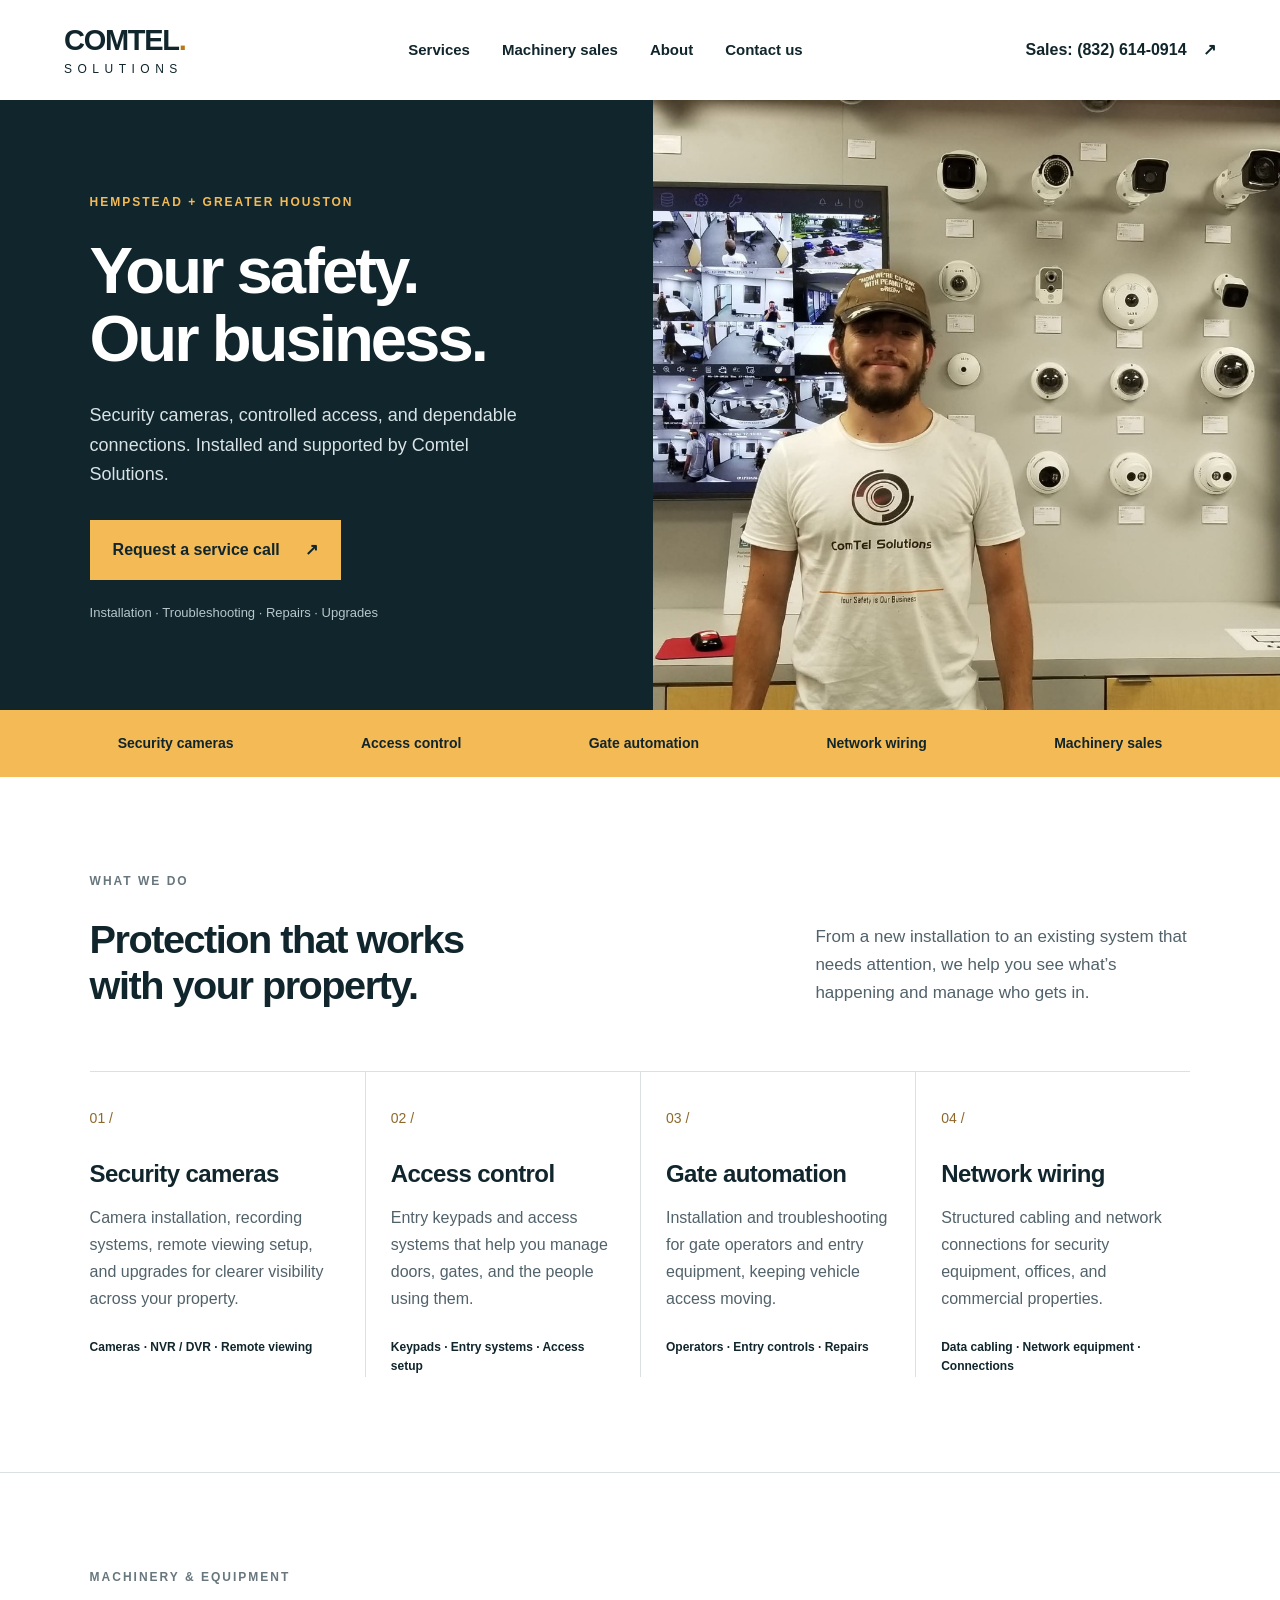
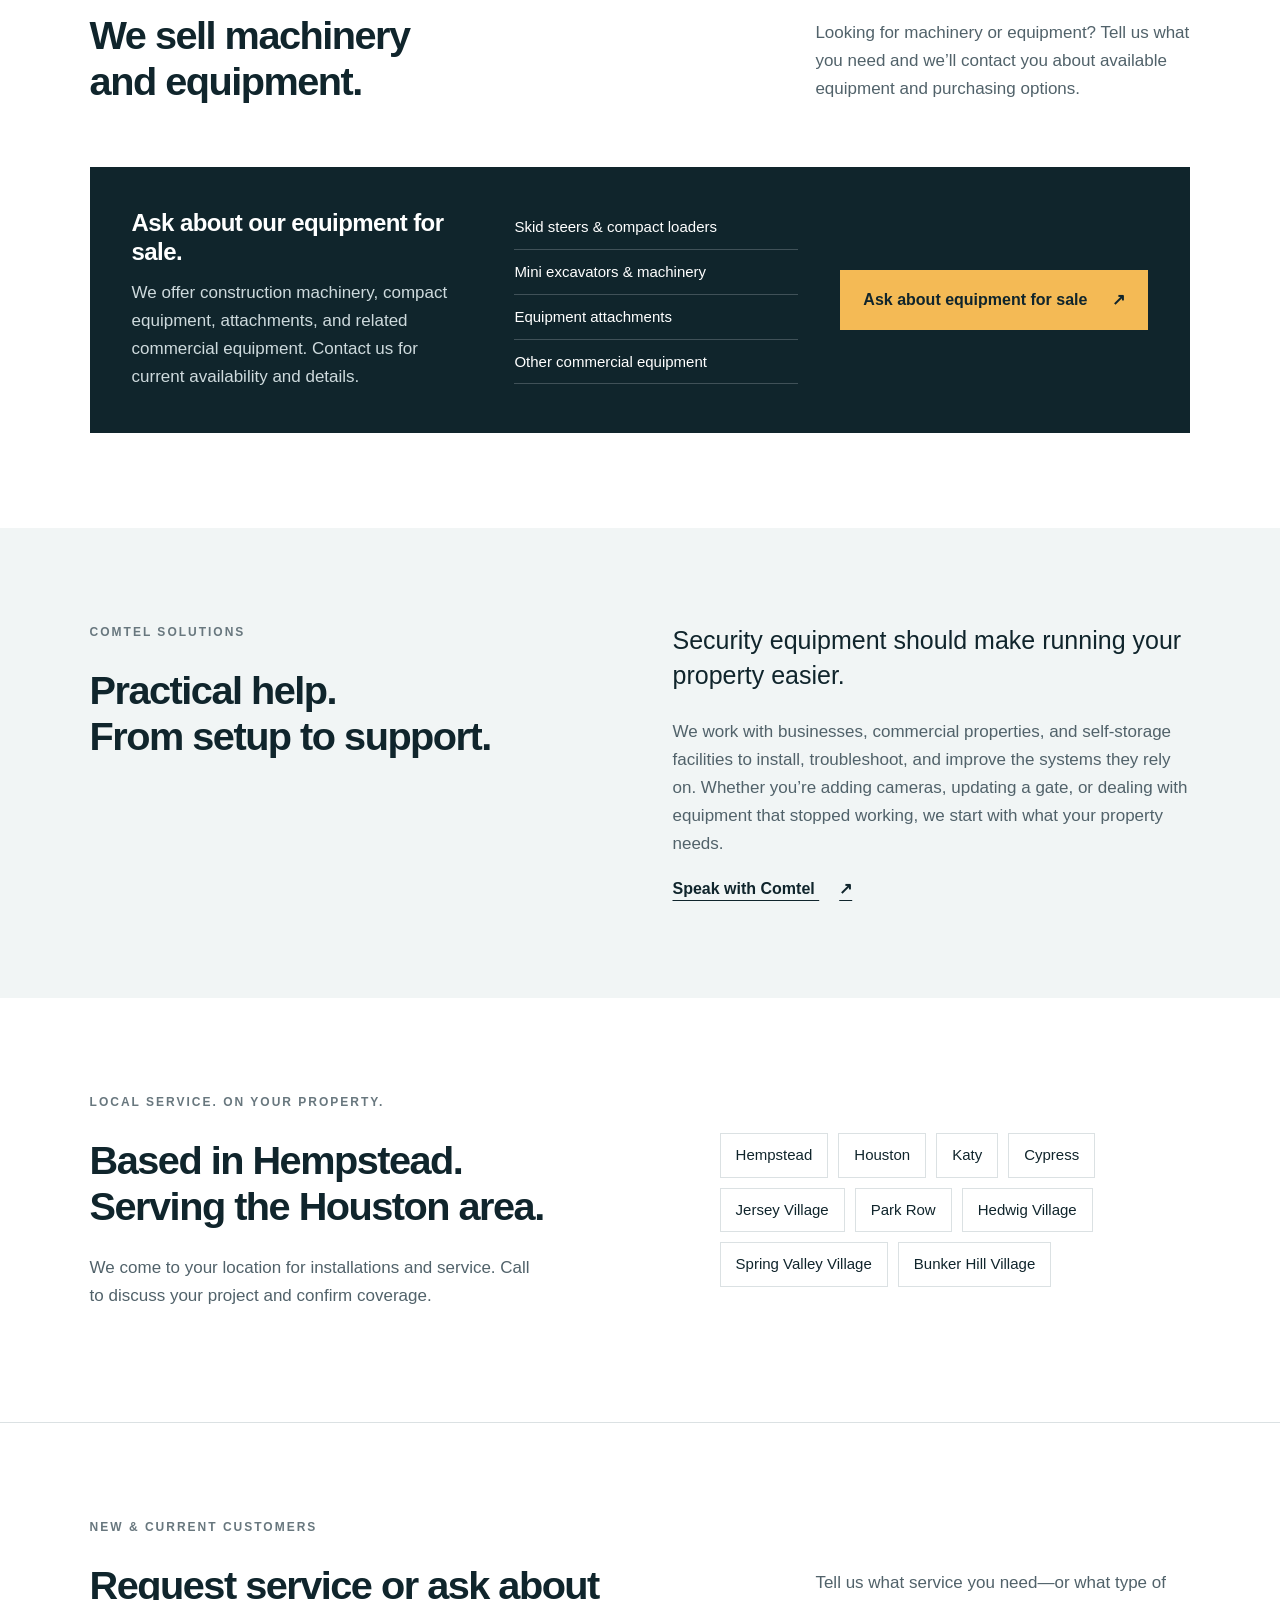
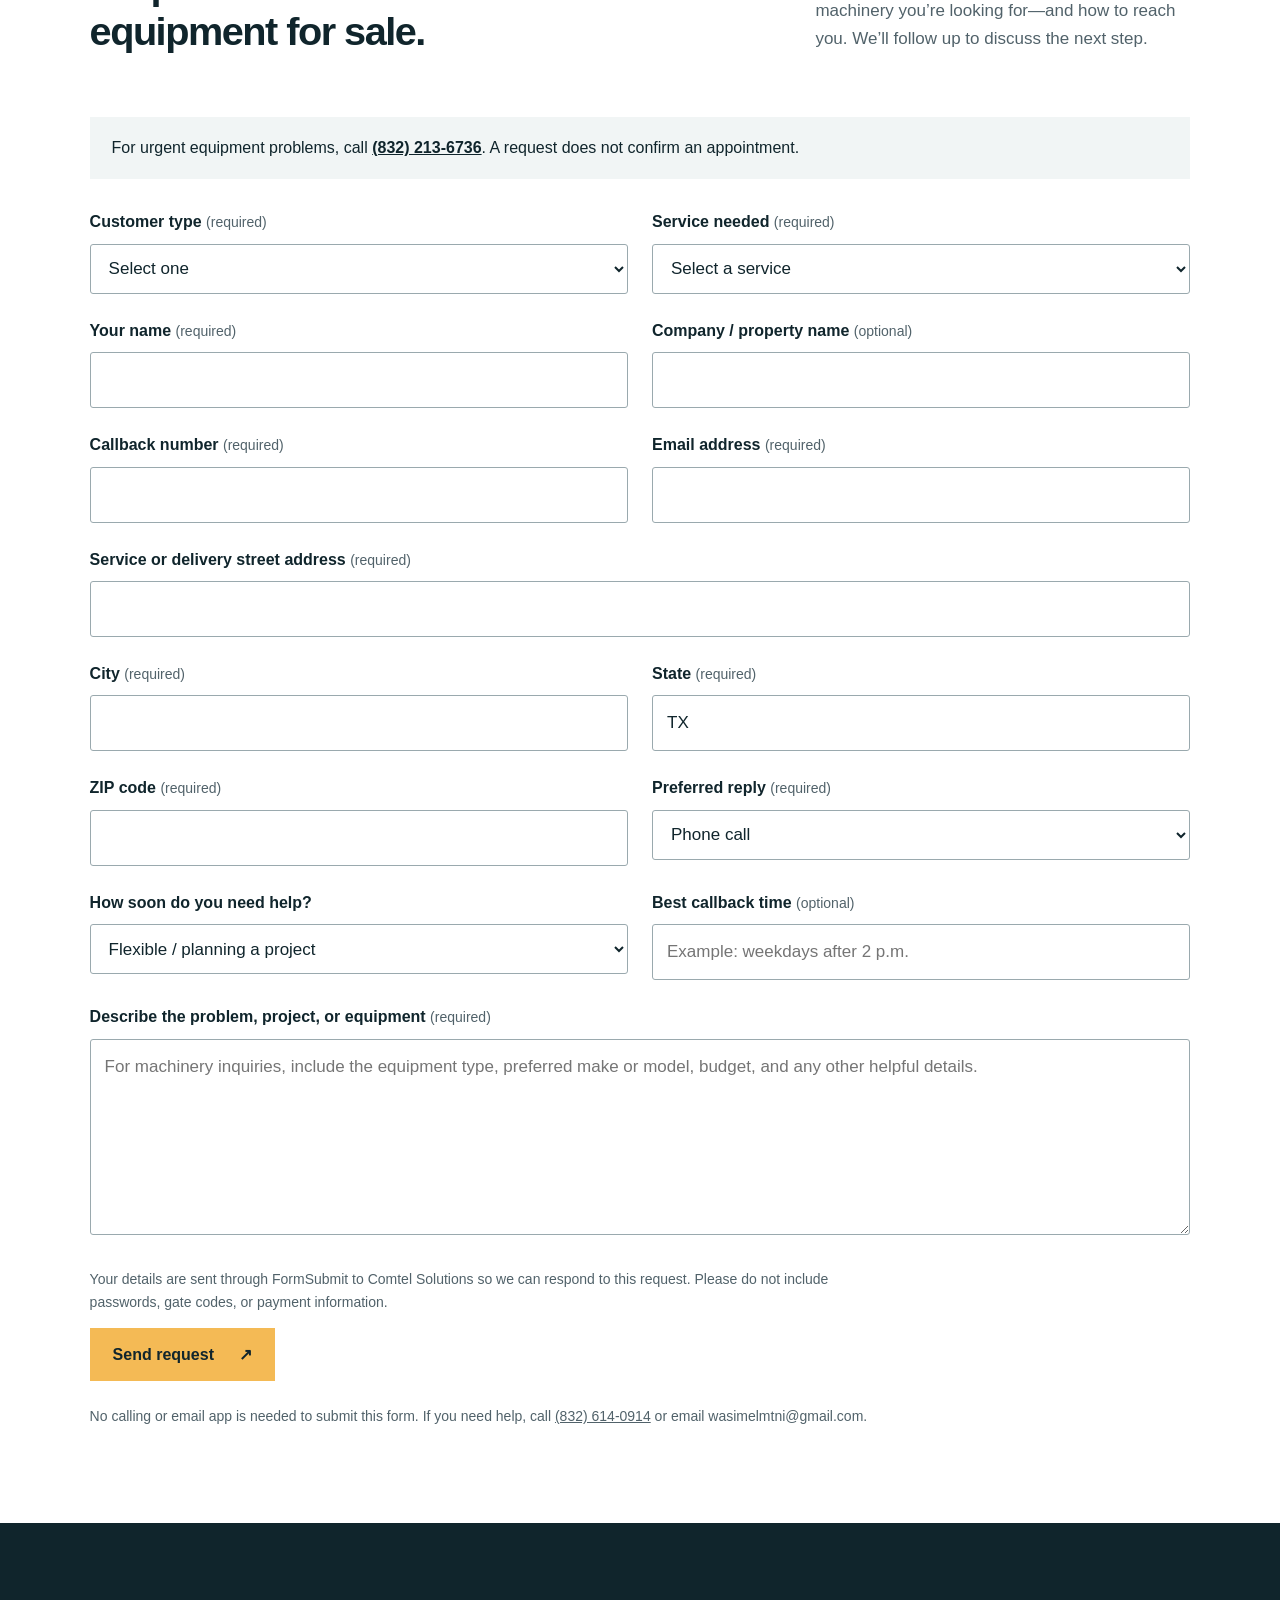
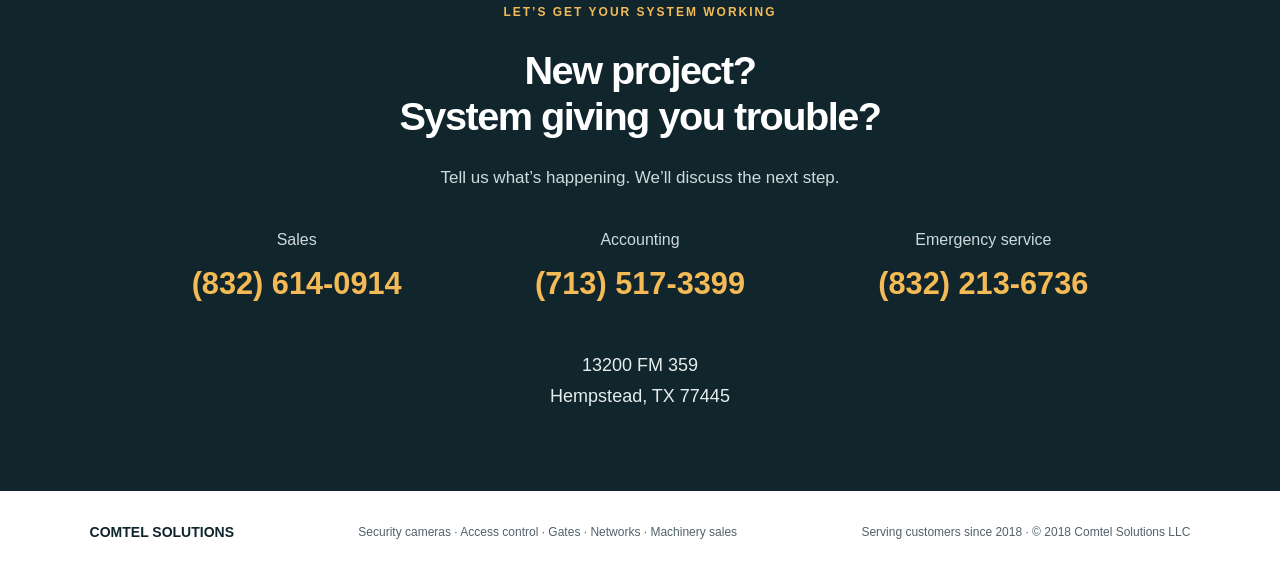
==== index.html @ 3ffeaf76 "Correct machinery section to equipment sales" ====
<!doctype html>
<html lang="en">
<head>
<meta charset="utf-8"><meta name="viewport" content="width=device-width, initial-scale=1">
<title>Comtel Solutions | Security Cameras & Access Control | Hempstead & Houston</title>
<meta name="description" content="Security camera installation, access control, gate automation, network wiring, and machinery sales in Hempstead and the Houston area. Call Comtel Solutions at (832) 614-0914.">
<meta name="theme-color" content="#10252c"><link rel="canonical" href="https://www.comtelsolutions.com/"><link rel="stylesheet" href="styles.css">
<meta property="og:title" content="Comtel Solutions — Your safety is our business."><meta property="og:description" content="Security cameras, access control, gate automation and network wiring. Serving Hempstead and the Houston area."><meta property="og:type" content="website"><meta property="og:url" content="https://www.comtelsolutions.com/">
<script type="application/ld+json">{"@context": "https://schema.org", "@type": "Organization", "name": "Comtel Solutions", "url": "https://www.comtelsolutions.com/", "telephone": "+18326140914", "areaServed": ["Hempstead, TX", "Houston, TX", "Katy, TX", "Cypress, TX", "Jersey Village, TX"], "description": "Security camera installation, access control, gate automation, network wiring, system repairs, and machinery and equipment sales.", "address": {"@type": "PostalAddress", "streetAddress": "13200 FM 359", "addressLocality": "Hempstead", "addressRegion": "TX", "postalCode": "77445", "addressCountry": "US"}, "contactPoint": [{"@type": "ContactPoint", "contactType": "sales", "telephone": "+18326140914"}, {"@type": "ContactPoint", "contactType": "accounting", "telephone": "+17135173399"}, {"@type": "ContactPoint", "contactType": "emergency service", "telephone": "+18322136736"}]}</script>
</head>
<body>
<a class="skip" href="#main">Skip to content</a>
<header class="header"><a class="brand" href="#" aria-label="Comtel Solutions home"><span class="brand-name">COMTEL<span class="brand-dot">.</span></span><span class="brand-sub">SOLUTIONS</span></a><nav aria-label="Main navigation"><a href="#services">Services</a><a href="#machinery-purchases">Machinery sales</a><a href="#about">About</a><a href="#service-call">Contact us</a></nav><a class="header-call" href="tel:+18326140914">Sales: (832) 614-0914 <span aria-hidden="true">↗</span></a></header>
<main id="main">
<section class="hero" aria-labelledby="hero-title"><div class="hero-photo"><img src="assets/comtel-company.jpg" alt="Comtel Solutions company photo with security cameras and surveillance displays" width="2048" height="995" fetchpriority="high"></div><div class="hero-copy"><p class="eyebrow">HEMPSTEAD + GREATER HOUSTON</p><h1 id="hero-title">Your safety.<br>Our business.</h1><p class="hero-description">Security cameras, controlled access, and dependable connections. Installed and supported by Comtel Solutions.</p><a class="button" href="#service-call">Request a service call <span aria-hidden="true">↗</span></a><p class="hero-note">Installation · Troubleshooting · Repairs · Upgrades</p></div></section>
<div class="service-strip" aria-label="Core services"><span>Security cameras</span><span>Access control</span><span>Gate automation</span><span>Network wiring</span><span>Machinery sales</span></div>
<section class="section services" id="services"><div class="section-heading"><div><p class="eyebrow">WHAT WE DO</p><h2>Protection that works<br>with your property.</h2></div><p>From a new installation to an existing system that needs attention, we help you see what’s happening and manage who gets in.</p></div><div class="service-grid">
<article><span class="number">01 /</span><h3>Security cameras</h3><p>Camera installation, recording systems, remote viewing setup, and upgrades for clearer visibility across your property.</p><span class="service-detail">Cameras · NVR / DVR · Remote viewing</span></article>
<article><span class="number">02 /</span><h3>Access control</h3><p>Entry keypads and access systems that help you manage doors, gates, and the people using them.</p><span class="service-detail">Keypads · Entry systems · Access setup</span></article>
<article><span class="number">03 /</span><h3>Gate automation</h3><p>Installation and troubleshooting for gate operators and entry equipment, keeping vehicle access moving.</p><span class="service-detail">Operators · Entry controls · Repairs</span></article>
<article><span class="number">04 /</span><h3>Network wiring</h3><p>Structured cabling and network connections for security equipment, offices, and commercial properties.</p><span class="service-detail">Data cabling · Network equipment · Connections</span></article>
</div></section>

<section class="section machinery-purchases" id="machinery-purchases" aria-labelledby="machinery-heading">
<div class="section-heading"><div><p class="eyebrow">MACHINERY &amp; EQUIPMENT</p><h2 id="machinery-heading">We sell machinery<br>and equipment.</h2></div><p>Looking for machinery or equipment? Tell us what you need and we’ll contact you about available equipment and purchasing options.</p></div>
<div class="purchase-panel">
<div><h3>Ask about our equipment for sale.</h3><p>We offer construction machinery, compact equipment, attachments, and related commercial equipment. Contact us for current availability and details.</p></div>
<ul class="purchase-list"><li>Skid steers &amp; compact loaders</li><li>Mini excavators &amp; machinery</li><li>Equipment attachments</li><li>Other commercial equipment</li></ul>
<a class="button" href="#service-call">Ask about equipment for sale <span aria-hidden="true">↗</span></a>
</div>
</section>
<section class="about section" id="about"><div><p class="eyebrow">COMTEL SOLUTIONS</p><h2>Practical help.<br>From setup to support.</h2></div><div class="about-copy"><p class="large-copy">Security equipment should make running your property easier.</p><p>We work with businesses, commercial properties, and self-storage facilities to install, troubleshoot, and improve the systems they rely on. Whether you’re adding cameras, updating a gate, or dealing with equipment that stopped working, we start with what your property needs.</p><a class="text-link" href="tel:+18326140914">Speak with Comtel <span aria-hidden="true">↗</span></a></div></section>
<section class="section areas" id="areas"><div><p class="eyebrow">LOCAL SERVICE. ON YOUR PROPERTY.</p><h2>Based in Hempstead.<br>Serving the Houston area.</h2><p>We come to your location for installations and service. Call to discuss your project and confirm coverage.</p></div><ul class="area-list"><li>Hempstead</li><li>Houston</li><li>Katy</li><li>Cypress</li><li>Jersey Village</li><li>Park Row</li><li>Hedwig Village</li><li>Spring Valley Village</li><li>Bunker Hill Village</li></ul></section>
<section class="section service-request" id="service-call" aria-labelledby="request-heading">
<div class="section-heading"><div><p class="eyebrow">NEW &amp; CURRENT CUSTOMERS</p><h2 id="request-heading">Request service or ask about equipment for sale.</h2></div><p>Tell us what service you need—or what type of machinery you’re looking for—and how to reach you. We’ll follow up to discuss the next step.</p></div>
<p class="request-note">For urgent equipment problems, call <a href="tel:+18322136736">(832) 213-6736</a>. A request does not confirm an appointment.</p>
<form action="https://formsubmit.co/wasimelmtni@gmail.com" method="POST" class="request-form">
<input type="hidden" name="_subject" value="Comtel Solutions — New website inquiry">
<input type="hidden" name="_template" value="table">
<input type="hidden" name="_next" value="https://www.comtelsolutions.com/thank-you.html">
<div class="form-grid">
<div class="field"><label for="customer-type">Customer type <span>(required)</span></label><select id="customer-type" name="Customer type" required><option value="">Select one</option><option>New customer</option><option>Current customer</option></select></div>
<div class="field"><label for="service-type">Service needed <span>(required)</span></label><select id="service-type" name="Service needed" required><option value="">Select a service</option><option>Security cameras / recording system</option><option>Access control / keypads</option><option>Gate operator / automation</option><option>Network / wiring</option><option>New installation / quote</option><option>Machinery / equipment sales inquiry</option><option>Other / not sure</option></select></div>
<div class="field"><label for="customer-name">Your name <span>(required)</span></label><input id="customer-name" name="name" autocomplete="name" maxlength="150" required></div>
<div class="field"><label for="company">Company / property name <span>(optional)</span></label><input id="company" name="Company or property" autocomplete="organization" maxlength="200"></div>
<div class="field"><label for="phone">Callback number <span>(required)</span></label><input id="phone" type="tel" name="Callback number" autocomplete="tel" maxlength="40" required></div>
<div class="field"><label for="email">Email address <span>(required)</span></label><input id="email" type="email" name="email" autocomplete="email" maxlength="254" required></div>
<div class="field full"><label for="address">Service or delivery street address <span>(required)</span></label><input id="address" name="Service or delivery street address" autocomplete="street-address" maxlength="250" required></div>
<div class="field"><label for="city">City <span>(required)</span></label><input id="city" name="City" autocomplete="address-level2" maxlength="100" required></div>
<div class="field"><label for="state">State <span>(required)</span></label><input id="state" name="State" autocomplete="address-level1" value="TX" maxlength="60" required></div>
<div class="field"><label for="zip">ZIP code <span>(required)</span></label><input id="zip" name="ZIP code" autocomplete="postal-code" inputmode="numeric" pattern="[0-9]{5}(-[0-9]{4})?" title="Enter a five-digit ZIP code, optionally followed by four more digits." maxlength="10" required></div>
<div class="field"><label for="contact-method">Preferred reply <span>(required)</span></label><select id="contact-method" name="Preferred reply" required><option>Phone call</option><option>Email</option></select></div>
<div class="field"><label for="timing">How soon do you need help?</label><select id="timing" name="Requested timing"><option>Flexible / planning a project</option><option>As soon as available</option><option>Urgent — I will also call</option></select></div>
<div class="field"><label for="availability">Best callback time <span>(optional)</span></label><input id="availability" name="Best callback time" placeholder="Example: weekdays after 2 p.m." maxlength="200"></div>
<div class="field full"><label for="description">Describe the problem, project, or equipment <span>(required)</span></label><textarea id="description" name="Description" rows="6" maxlength="5000" placeholder="For machinery inquiries, include the equipment type, preferred make or model, budget, and any other helpful details." required></textarea></div>
</div>
<p class="form-notice">Your details are sent through FormSubmit to Comtel Solutions so we can respond to this request. Please do not include passwords, gate codes, or payment information.</p>
<div id="request-status" role="status" aria-live="polite" aria-atomic="true"></div>
<button class="button" type="submit">Send request <span aria-hidden="true">↗</span></button>
<p class="form-help">No calling or email app is needed to submit this form. If you need help, call <a href="tel:+18326140914">(832) 614-0914</a> or email wasimelmtni@gmail.com.</p>
</form></section>
<section class="contact" id="contact"><p class="eyebrow">LET’S GET YOUR SYSTEM WORKING</p><h2>New project?<br>System giving you trouble?</h2><p>Tell us what’s happening. We’ll discuss the next step.</p><div class="contact-grid"><div><h3>Sales</h3><a href="tel:+18326140914">(832) 614-0914</a></div><div><h3>Accounting</h3><a href="tel:+17135173399">(713) 517-3399</a></div><div><h3>Emergency service</h3><a href="tel:+18322136736">(832) 213-6736</a></div></div><address class="business-address">13200 FM 359<br>Hempstead, TX 77445</address></section>
</main>
<footer><a class="footer-brand" href="#">COMTEL SOLUTIONS</a><p>Security cameras · Access control · Gates · Networks · Machinery sales</p><small>Serving customers since 2018 · © 2018 Comtel Solutions LLC</small></footer>
<script src="service-request.js" defer></script>
</body></html>
---- styles.css ----
:root{--ink:#10252c;--muted:#51626a;--accent:#f4ba55;--paper:#fff;--line:#dbe1e3;--pale:#f1f5f5}*{box-sizing:border-box}html{scroll-behavior:smooth;scroll-padding-top:30px}body{margin:0;background:var(--paper);color:var(--ink);font-family:Arial,Helvetica,sans-serif;font-size:17px;line-height:1.65}a{color:inherit}a:focus-visible{outline:3px solid #c77d00;outline-offset:6px}.skip{position:absolute;left:20px;top:-100px;z-index:5;background:white;padding:12px}.skip:focus{top:10px}.header{min-height:100px;max-width:1440px;margin:auto;padding:20px 5%;display:flex;align-items:center;justify-content:space-between;gap:28px}.brand{text-decoration:none;display:grid;line-height:1}.brand-name{font-size:29px;font-weight:900;letter-spacing:-1.3px}.brand-dot{color:#b97813}.brand-sub{font-size:12px;letter-spacing:5.5px;margin-top:8px}.header nav{display:flex;gap:32px;font-size:15px;font-weight:600}.header nav a{text-decoration:none}.header nav a:hover,.text-link:hover{text-decoration:underline}.header-call{font-size:16px;font-weight:700;text-decoration:none}.header-call span{margin-left:12px}.hero{display:grid;grid-template-columns:1.04fr 1fr;background:var(--ink);color:white;min-height:610px}.hero-photo{order:2;min-width:0;overflow:hidden}.hero-photo img{width:100%;height:100%;object-fit:cover;object-position:36% center;display:block}.hero-copy{padding:72px max(40px,9vw) 65px max(30px,7vw);align-self:center}.eyebrow{font-size:12px;font-weight:700;letter-spacing:2px;margin:0 0 24px}.hero .eyebrow{color:var(--accent)}h1,h2,h3,p{margin-top:0}h1{font-size:clamp(48px,5.1vw,76px);line-height:1.04;letter-spacing:-3px;margin-bottom:28px}h2{font-size:clamp(32px,3.1vw,46px);letter-spacing:-1.5px;line-height:1.16;margin-bottom:25px}h3{font-size:24px;letter-spacing:-.6px;line-height:1.2;margin-bottom:15px}.hero-description{color:#d9e3e5;max-width:440px;font-size:18px;line-height:1.65;margin-bottom:30px}.button{display:inline-flex;gap:25px;align-items:center;background:var(--accent);color:var(--ink);padding:17px 23px;text-decoration:none;font-weight:700;font-size:16px}.button:hover{background:#ffcb77}.hero-note{font-size:13px;color:#b8c7cb;margin:22px 0 0}.service-strip{background:var(--accent);display:flex;justify-content:space-around;gap:20px;padding:22px 5%;font-size:14px;font-weight:700}.section{padding:95px 7%;max-width:1440px;margin:auto}.section-heading{display:flex;justify-content:space-between;align-items:end;gap:50px;margin-bottom:38px}.section-heading>p{max-width:375px;color:var(--muted);margin-bottom:26px}.section .eyebrow{color:#68777e}.service-grid{display:grid;grid-template-columns:repeat(4,1fr);border-top:1px solid var(--line)}.service-grid article{padding:35px 25px 0 0}.service-grid article+article{border-left:1px solid var(--line);padding-left:25px}.number{font-size:14px;color:#8d682a;display:block;margin-bottom:30px}.service-grid p{color:var(--muted);font-size:16px;line-height:1.7}.service-detail{display:block;font-size:12px;font-weight:700;margin-top:25px}.about{background:var(--pale);display:grid;grid-template-columns:1fr 1fr;gap:65px;max-width:none;padding-left:max(7%,calc((100vw - 1238px)/2));padding-right:max(7%,calc((100vw - 1238px)/2))}.about-copy p{color:var(--muted)}.about-copy .large-copy{font-size:25px;color:var(--ink);line-height:1.4}.text-link{font-size:16px;font-weight:700;text-underline-offset:6px}.text-link span{margin-left:20px}.areas{display:grid;grid-template-columns:1.2fr 1fr;gap:65px;align-items:center}.areas p:not(.eyebrow){max-width:450px;color:var(--muted)}.area-list{list-style:none;padding:0;display:flex;flex-wrap:wrap;gap:10px}.area-list li{border:1px solid var(--line);padding:9px 15px;font-size:15px}.contact{background:var(--ink);color:white;text-align:center;padding:80px 25px}.contact .eyebrow{color:var(--accent)}.contact>p:not(.eyebrow){color:#cedadd}.contact-phone{display:inline-block;font-size:clamp(25px,4vw,45px);font-weight:700;color:var(--accent);text-decoration:none;letter-spacing:-1px}.contact-phone:hover{text-decoration:underline}footer{padding:30px 7%;display:flex;align-items:center;justify-content:space-between;gap:25px}footer p,footer small{font-size:12px;color:var(--muted);margin:0}.footer-brand{font-size:14px;font-weight:800;text-decoration:none}
@media(min-width:1600px){.hero{min-height:700px}}@media(max-width:1000px){.header nav{gap:18px}.hero-copy{padding:55px 35px}.hero{min-height:570px}.service-grid{grid-template-columns:1fr 1fr;row-gap:30px}.service-grid article:nth-child(3){border-left:0;padding-left:0}.section{padding:65px 6%}.section-heading{align-items:start;gap:30px}.about,.areas{gap:35px}footer{flex-wrap:wrap}}@media(max-width:650px){.header{padding:18px 6%;min-height:85px;gap:12px}.brand-name{font-size:25px}.brand-sub{font-size:10px}.header nav{display:none}.header-call{font-size:14px}.header-call span{display:none}.hero{display:flex;flex-direction:column}.hero-photo{order:0;height:290px}.hero-photo img{object-position:center center}.hero-copy{padding:38px 6% 40px}h1{font-size:51px;letter-spacing:-2px}.hero-description{font-size:17px}.hero .eyebrow{font-size:11px;letter-spacing:1.7px}.hero-note{font-size:12px}.service-strip{display:grid;grid-template-columns:1fr 1fr;text-align:center;gap:10px;font-size:13px;padding:18px}.section-heading,.about,.areas{display:block}.section-heading>p{max-width:none}.section{padding:52px 6%}.service-grid{gap:0}.service-grid article{padding:27px 16px 25px 0}.service-grid article+article{padding-left:16px}.service-grid article:nth-child(3){padding-left:0}.service-grid article:nth-child(n+3){border-top:1px solid var(--line)}h3{font-size:21px}.service-grid p{font-size:16px}.service-detail{font-size:12px}.number{margin-bottom:20px}.about-copy{margin-top:30px}.area-list{margin-top:30px}.contact{padding:55px 6%}footer{display:block;padding:25px 6%}footer p{margin:10px 0}h2{font-size:33px}.eyebrow{margin-bottom:18px}}
@media(prefers-reduced-motion:reduce){html{scroll-behavior:auto}}

.contact-grid{display:grid;grid-template-columns:repeat(3,1fr);gap:30px;max-width:1000px;margin:38px auto}.contact-grid h3{font-size:16px;color:#cedadd;font-weight:400;margin-bottom:10px;letter-spacing:0}.contact-grid a{font-size:clamp(21px,2.4vw,32px);font-weight:700;color:var(--accent);text-decoration:none;white-space:nowrap}.contact-grid a:hover{text-decoration:underline}.business-address{font-style:normal;color:#e5eded;font-size:18px;line-height:1.7;margin-top:40px}@media(max-width:700px){.contact-grid{grid-template-columns:1fr;gap:28px}.contact-grid a{font-size:27px}.header-call{font-size:12px}}

.service-request{border-top:1px solid var(--line)}.request-note{background:var(--pale);padding:18px 22px;margin:0 0 30px;font-size:16px}.request-note a{font-weight:700}.form-grid{display:grid;grid-template-columns:1fr 1fr;gap:24px}.field{min-width:0}.field.full{grid-column:1/-1}.field label{display:block;font-size:16px;font-weight:700;margin-bottom:8px}.field label span{font-size:14px;font-weight:400;color:var(--muted)}.field input,.field select,.field textarea{width:100%;border:1px solid #9aa9ae;border-radius:3px;padding:13px 14px;font:inherit;background:white;color:var(--ink);min-height:50px}.field textarea{resize:vertical}.field input:focus,.field select:focus,.field textarea:focus{outline:3px solid #b77b1c;outline-offset:2px}.request-form .button{border:0;cursor:pointer;font-family:inherit}.request-form .button:focus-visible{outline:3px solid #b77b1c;outline-offset:4px}.form-notice,.form-help{font-size:14px;color:var(--muted);max-width:800px;margin-top:24px}.form-help{margin-bottom:0}.thank-you{min-height:70vh;max-width:850px;margin:auto;padding:80px 7%}.thank-you h1{font-size:clamp(38px,6vw,60px)}@media(max-width:650px){.form-grid{grid-template-columns:1fr;gap:20px}.request-form .button{width:100%;justify-content:center}}

#request-status:not(:empty){padding:18px;margin:22px 0;border:1px solid #9aa9ae;background:var(--pale);font-size:16px}#request-status[data-state="error"]{background:#fff4ea;border-color:#b05d1d;color:#6e310b}#request-status[data-state="success"]{background:#edf8f1;border-color:#44805e;color:#204b32}.request-form button:disabled{cursor:wait;opacity:.7}


.machinery-purchases{border-top:1px solid var(--line)}.purchase-panel{background:var(--ink);color:white;padding:42px;display:grid;grid-template-columns:1.2fr 1fr auto;gap:42px;align-items:center}.purchase-panel h3{margin-bottom:12px}.purchase-panel p{color:#cedadd;margin:0;max-width:470px}.purchase-list{list-style:none;padding:0;margin:0;display:grid;gap:10px}.purchase-list li{border-bottom:1px solid #405158;padding:0 0 9px;font-size:15px}.purchase-panel .button{white-space:nowrap}@media(max-width:1000px){.purchase-panel{grid-template-columns:1fr 1fr}.purchase-panel .button{justify-self:start}}@media(max-width:650px){.service-strip{grid-template-columns:1fr 1fr}.service-strip span:last-child{grid-column:1/-1}.purchase-panel{display:block;padding:30px 24px}.purchase-list{margin:25px 0}.purchase-panel .button{white-space:normal;width:100%;justify-content:space-between}}
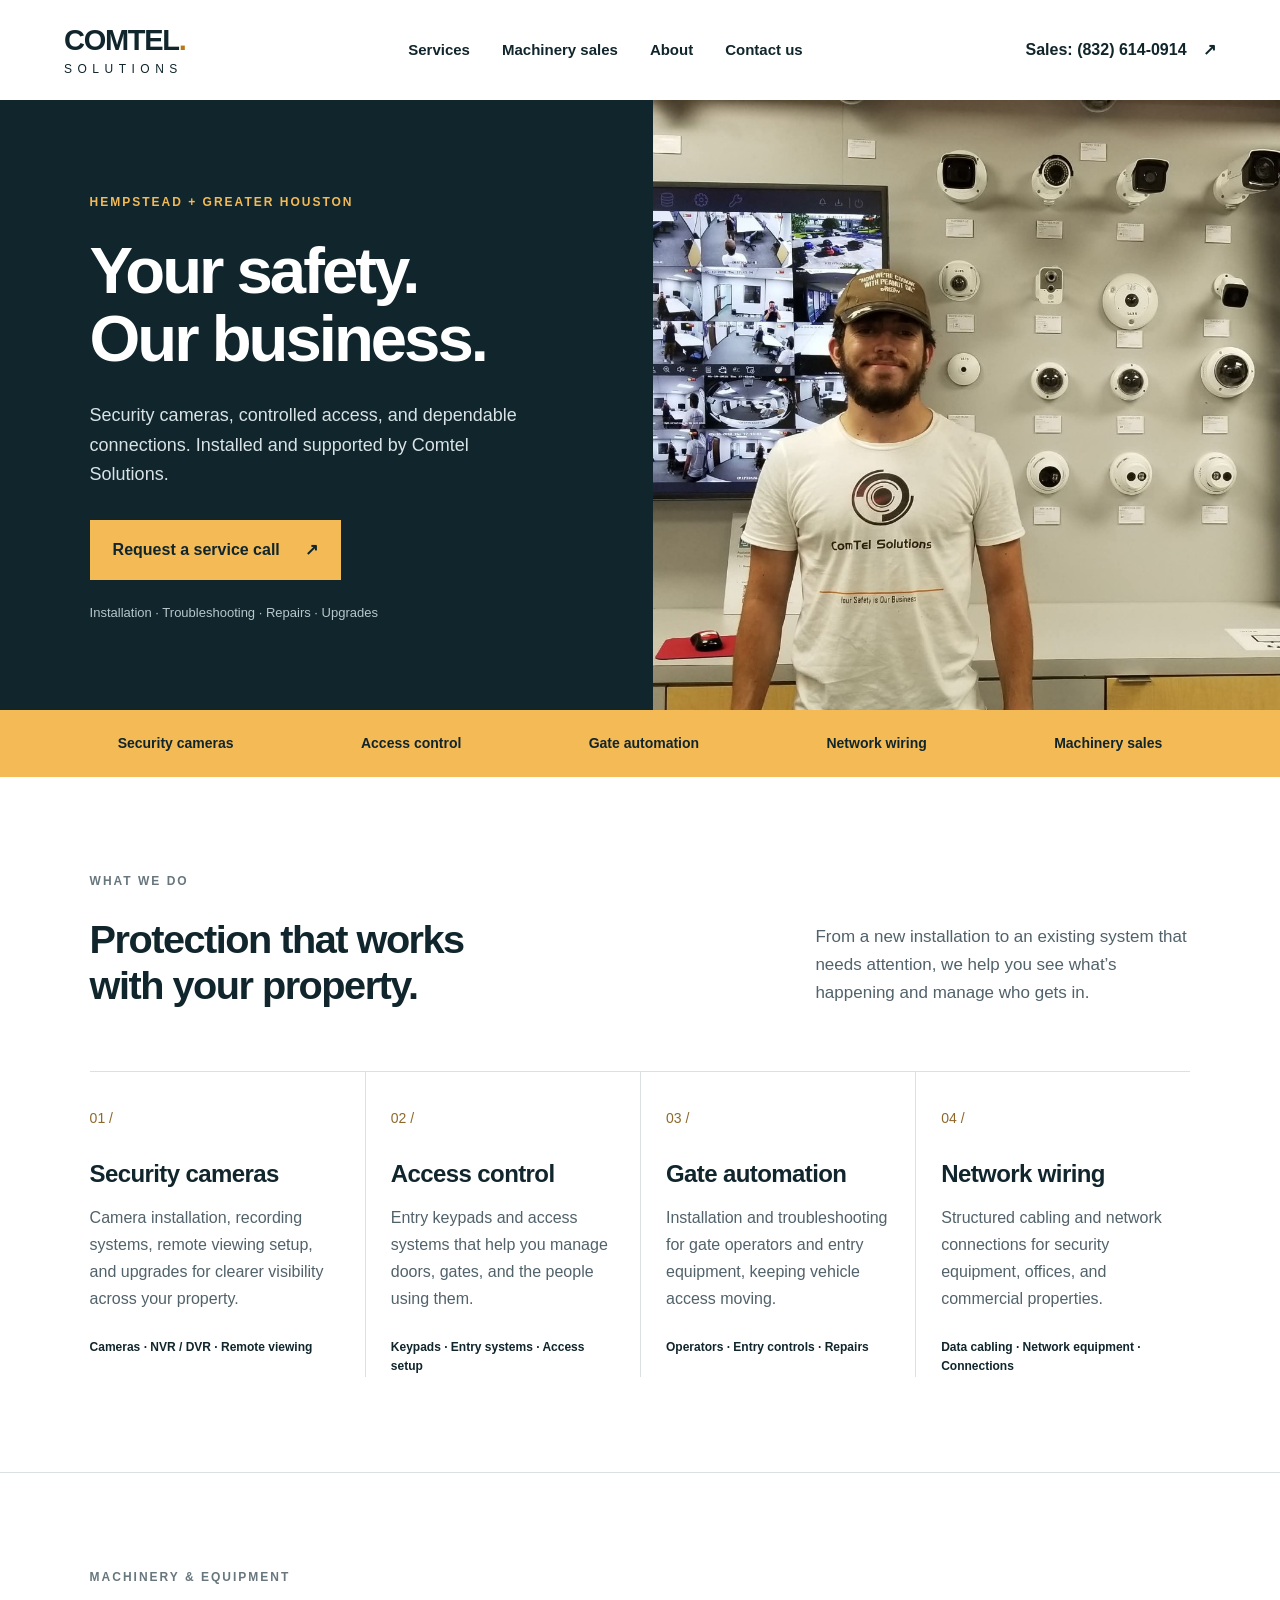
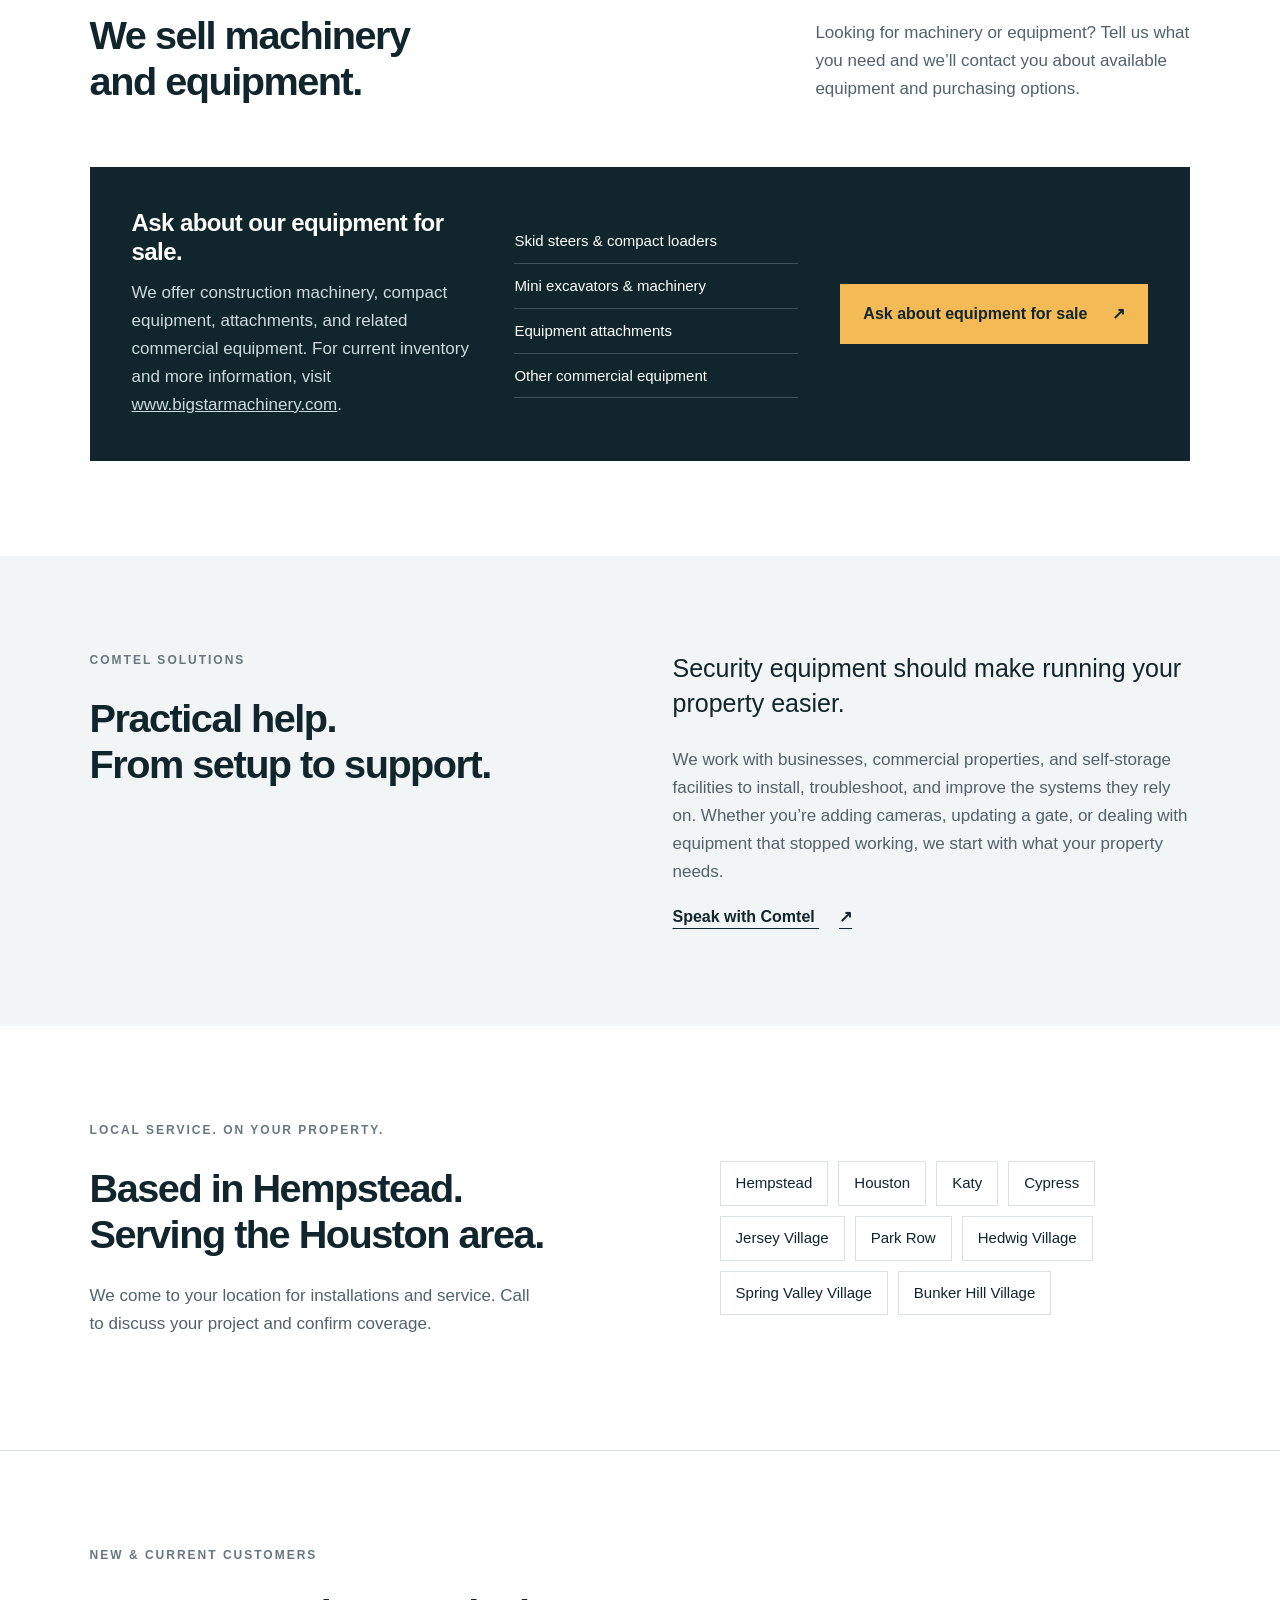
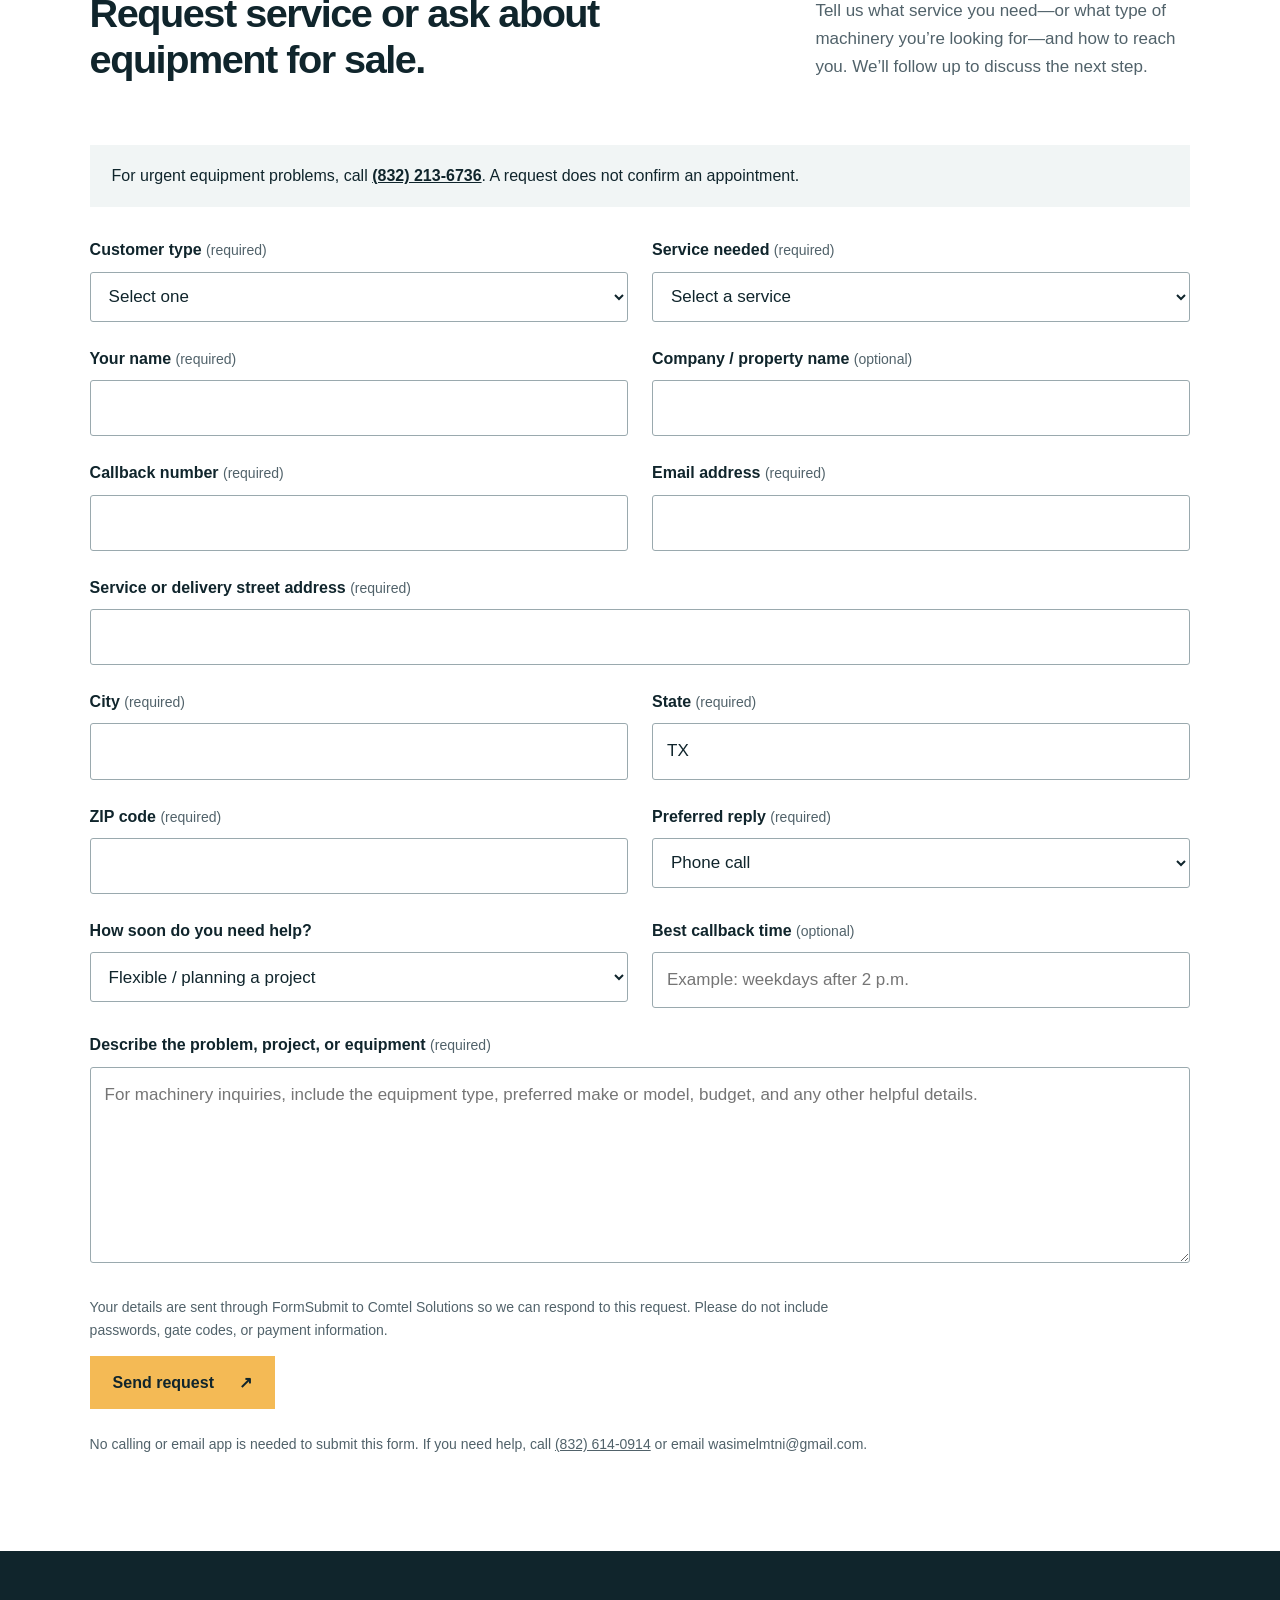
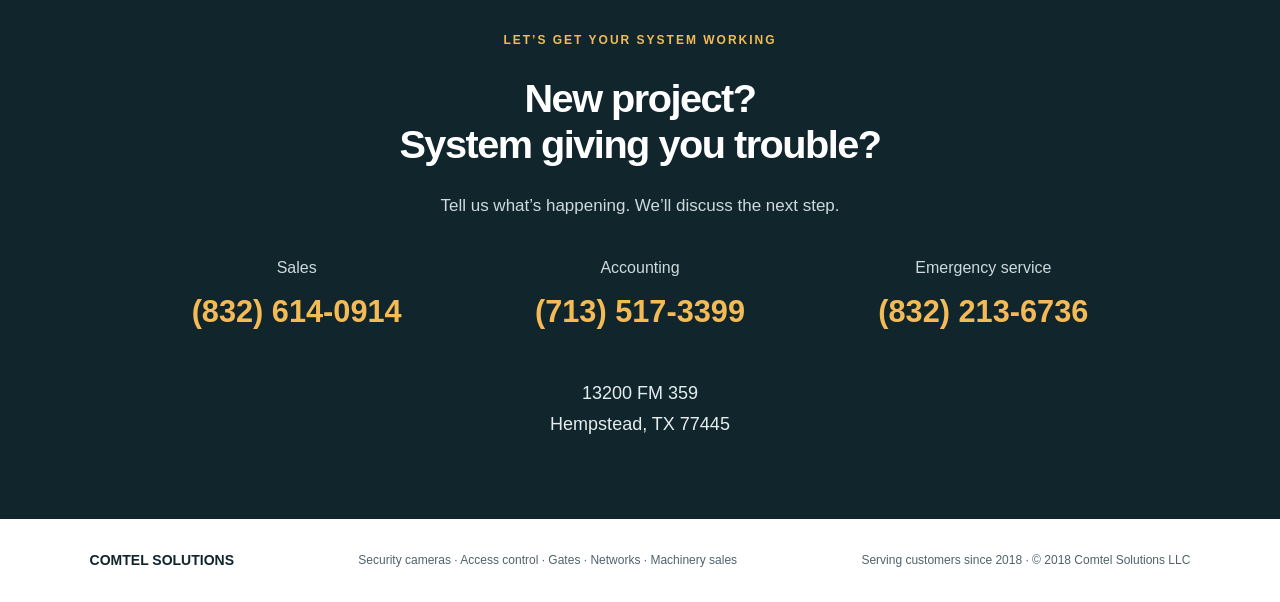
==== commit 8987798a: "Link machinery sales section to Big Star Machinery" ====
--- a/index.html
+++ b/index.html
@@ -24,7 +24,7 @@
 <section class="section machinery-purchases" id="machinery-purchases" aria-labelledby="machinery-heading">
 <div class="section-heading"><div><p class="eyebrow">MACHINERY &amp; EQUIPMENT</p><h2 id="machinery-heading">We sell machinery<br>and equipment.</h2></div><p>Looking for machinery or equipment? Tell us what you need and we’ll contact you about available equipment and purchasing options.</p></div>
 <div class="purchase-panel">
-<div><h3>Ask about our equipment for sale.</h3><p>We offer construction machinery, compact equipment, attachments, and related commercial equipment. Contact us for current availability and details.</p></div>
+<div><h3>Ask about our equipment for sale.</h3><p>We offer construction machinery, compact equipment, attachments, and related commercial equipment. For current inventory and more information, visit <a class="equipment-site-link" href="https://www.bigstarmachinery.com/" target="_blank" rel="noopener noreferrer">www.bigstarmachinery.com</a>.</p></div>
 <ul class="purchase-list"><li>Skid steers &amp; compact loaders</li><li>Mini excavators &amp; machinery</li><li>Equipment attachments</li><li>Other commercial equipment</li></ul>
 <a class="button" href="#service-call">Ask about equipment for sale <span aria-hidden="true">↗</span></a>
 </div>
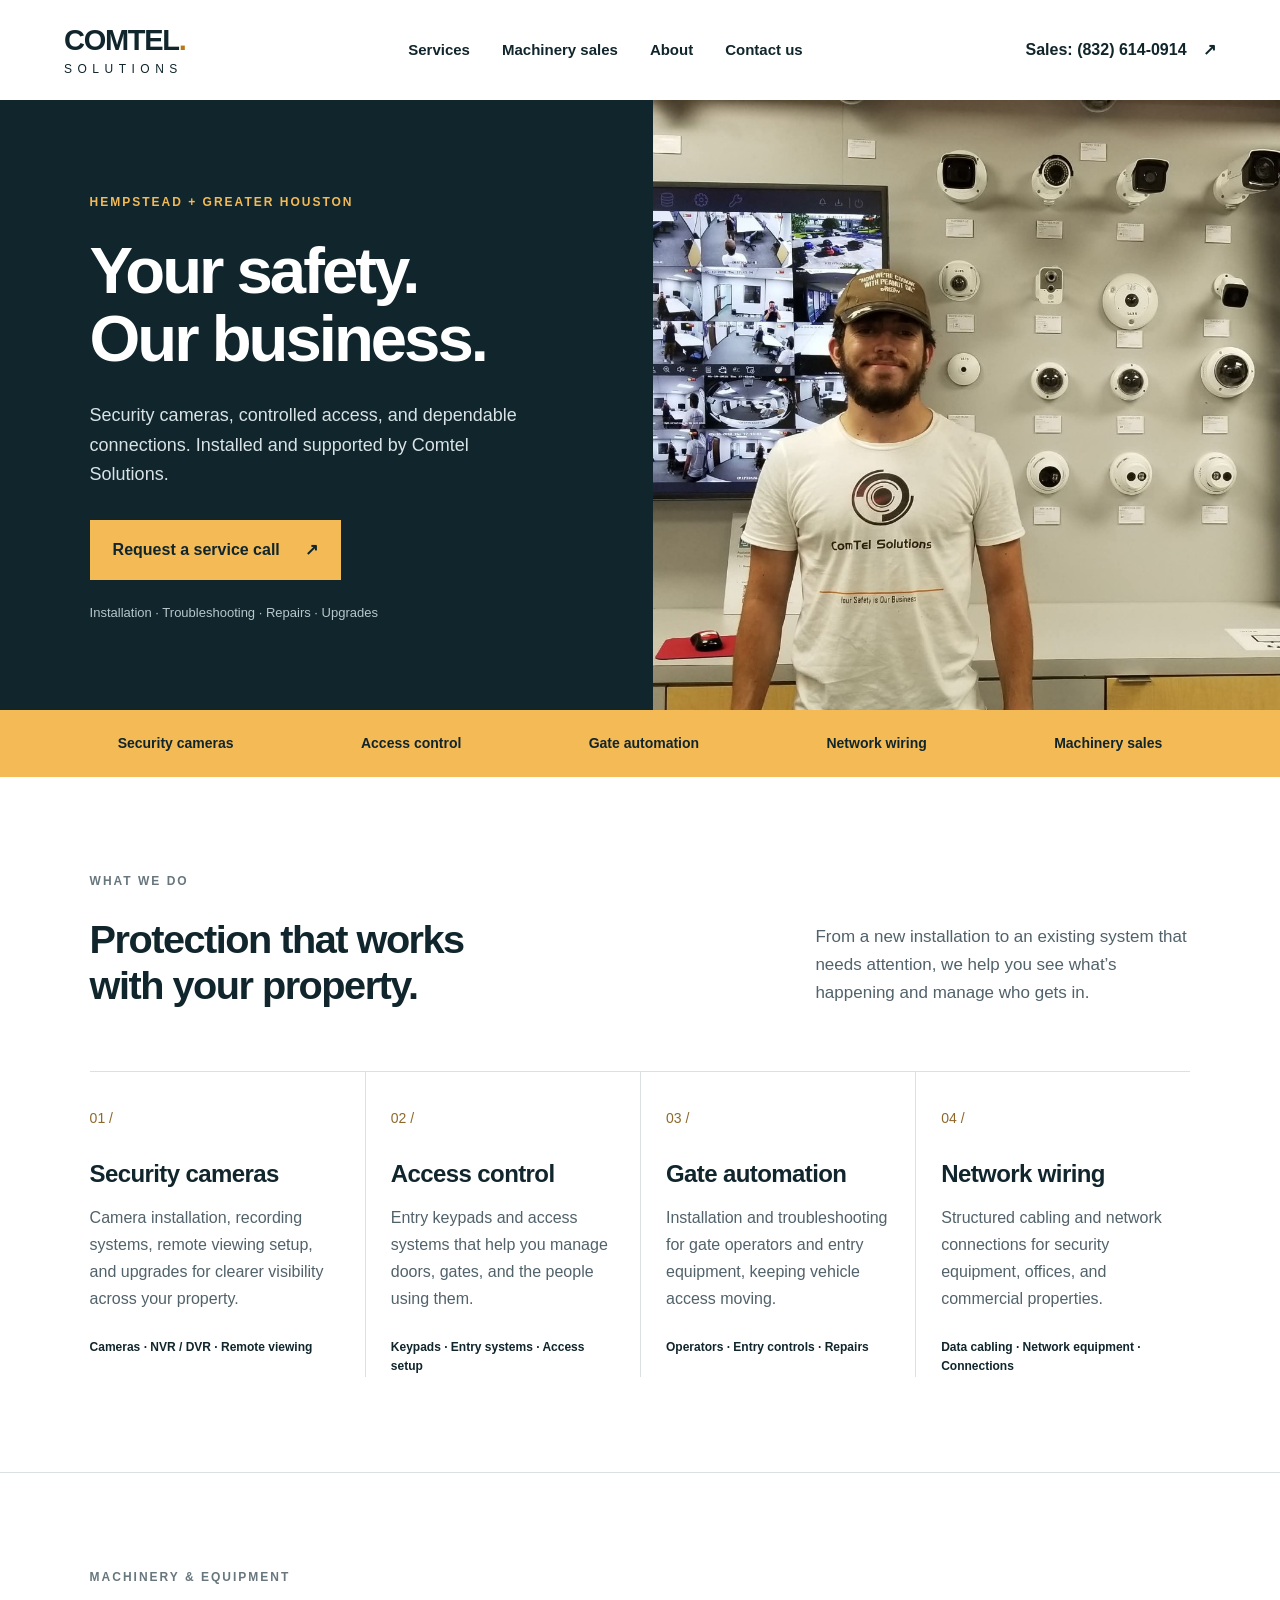
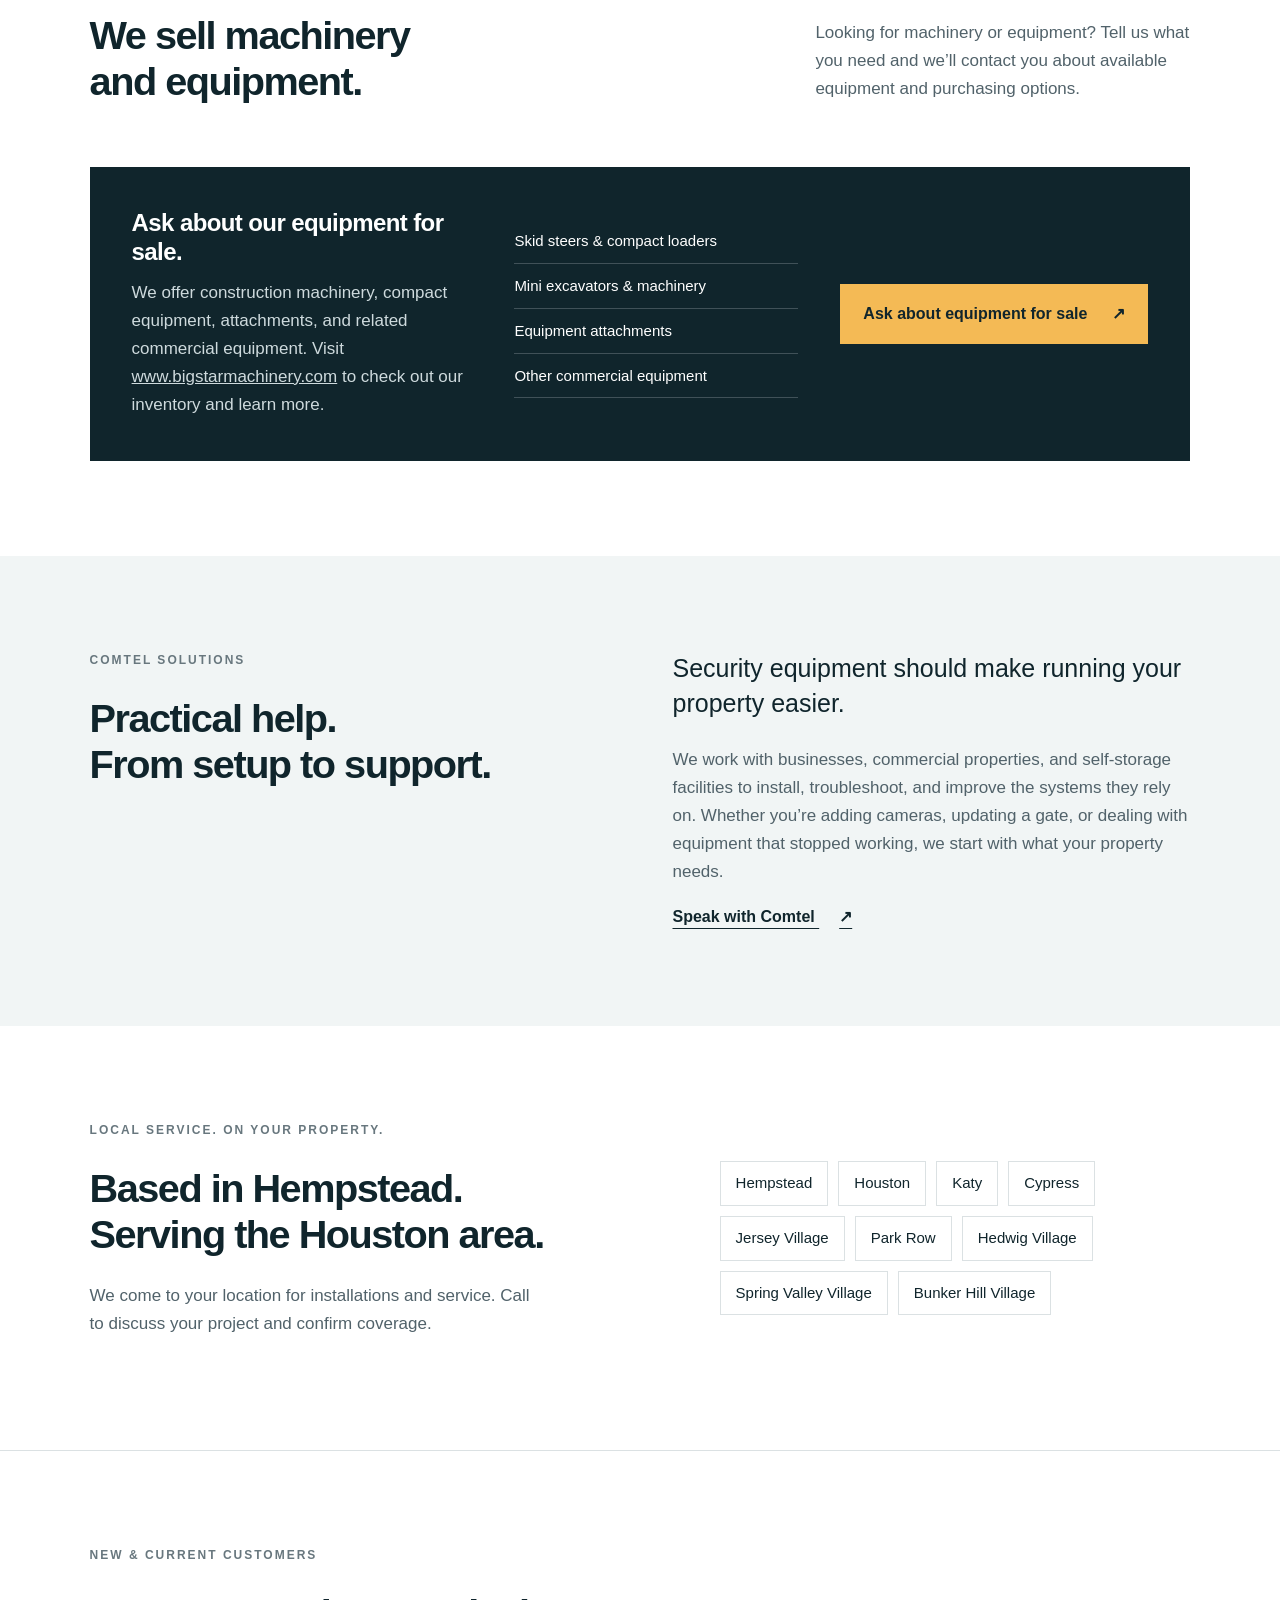
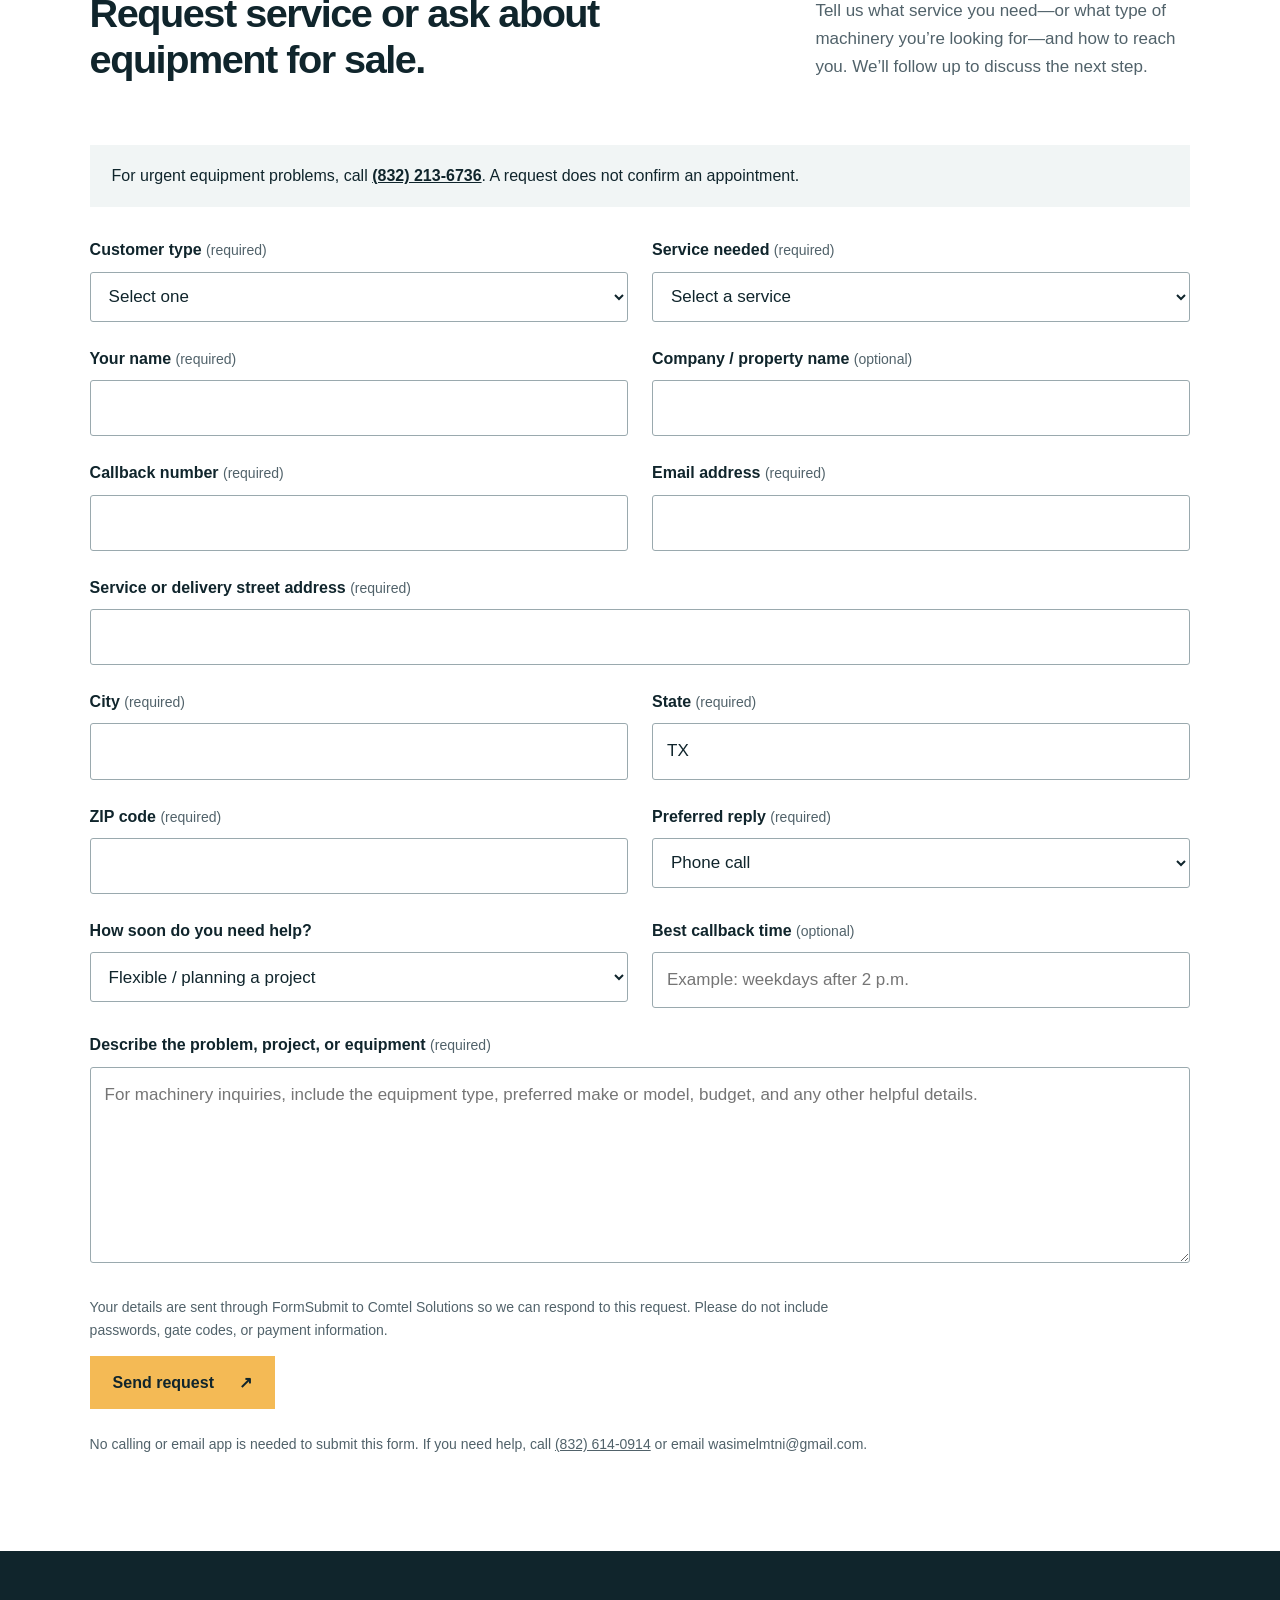
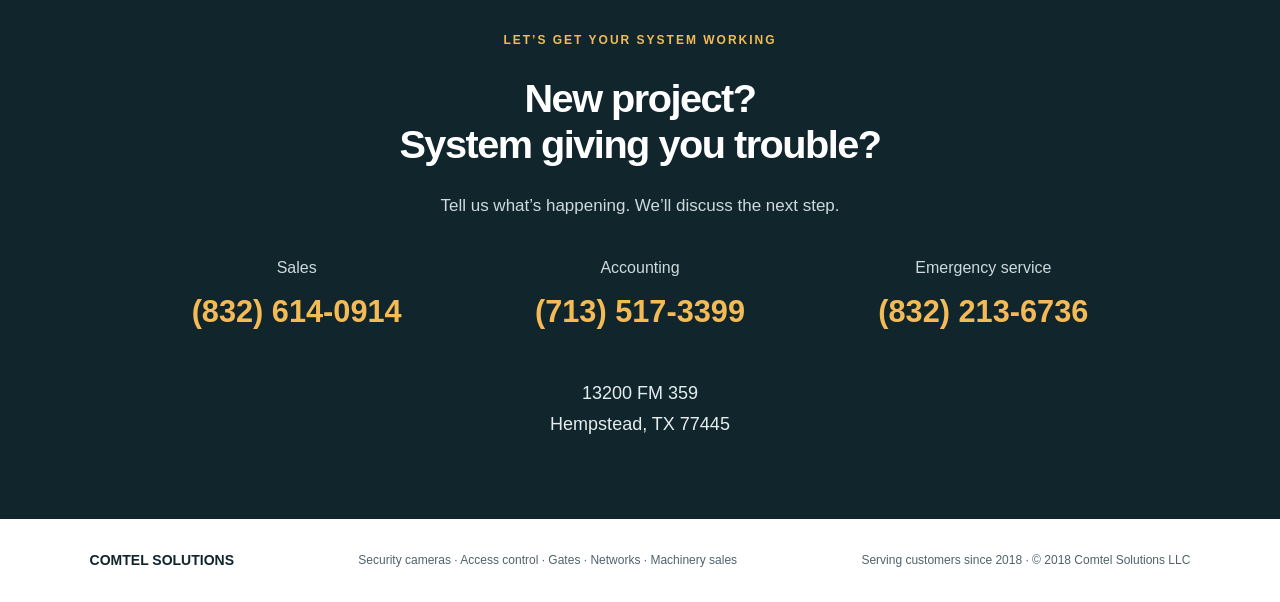
==== commit ae142e2b: "Improve Big Star inventory link wording" ====
--- a/index.html
+++ b/index.html
@@ -24,7 +24,7 @@
 <section class="section machinery-purchases" id="machinery-purchases" aria-labelledby="machinery-heading">
 <div class="section-heading"><div><p class="eyebrow">MACHINERY &amp; EQUIPMENT</p><h2 id="machinery-heading">We sell machinery<br>and equipment.</h2></div><p>Looking for machinery or equipment? Tell us what you need and we’ll contact you about available equipment and purchasing options.</p></div>
 <div class="purchase-panel">
-<div><h3>Ask about our equipment for sale.</h3><p>We offer construction machinery, compact equipment, attachments, and related commercial equipment. For current inventory and more information, visit <a class="equipment-site-link" href="https://www.bigstarmachinery.com/" target="_blank" rel="noopener noreferrer">www.bigstarmachinery.com</a>.</p></div>
+<div><h3>Ask about our equipment for sale.</h3><p>We offer construction machinery, compact equipment, attachments, and related commercial equipment. Visit <a class="equipment-site-link" href="https://www.bigstarmachinery.com/" target="_blank" rel="noopener noreferrer">www.bigstarmachinery.com</a> to check out our inventory and learn more.</p></div>
 <ul class="purchase-list"><li>Skid steers &amp; compact loaders</li><li>Mini excavators &amp; machinery</li><li>Equipment attachments</li><li>Other commercial equipment</li></ul>
 <a class="button" href="#service-call">Ask about equipment for sale <span aria-hidden="true">↗</span></a>
 </div>
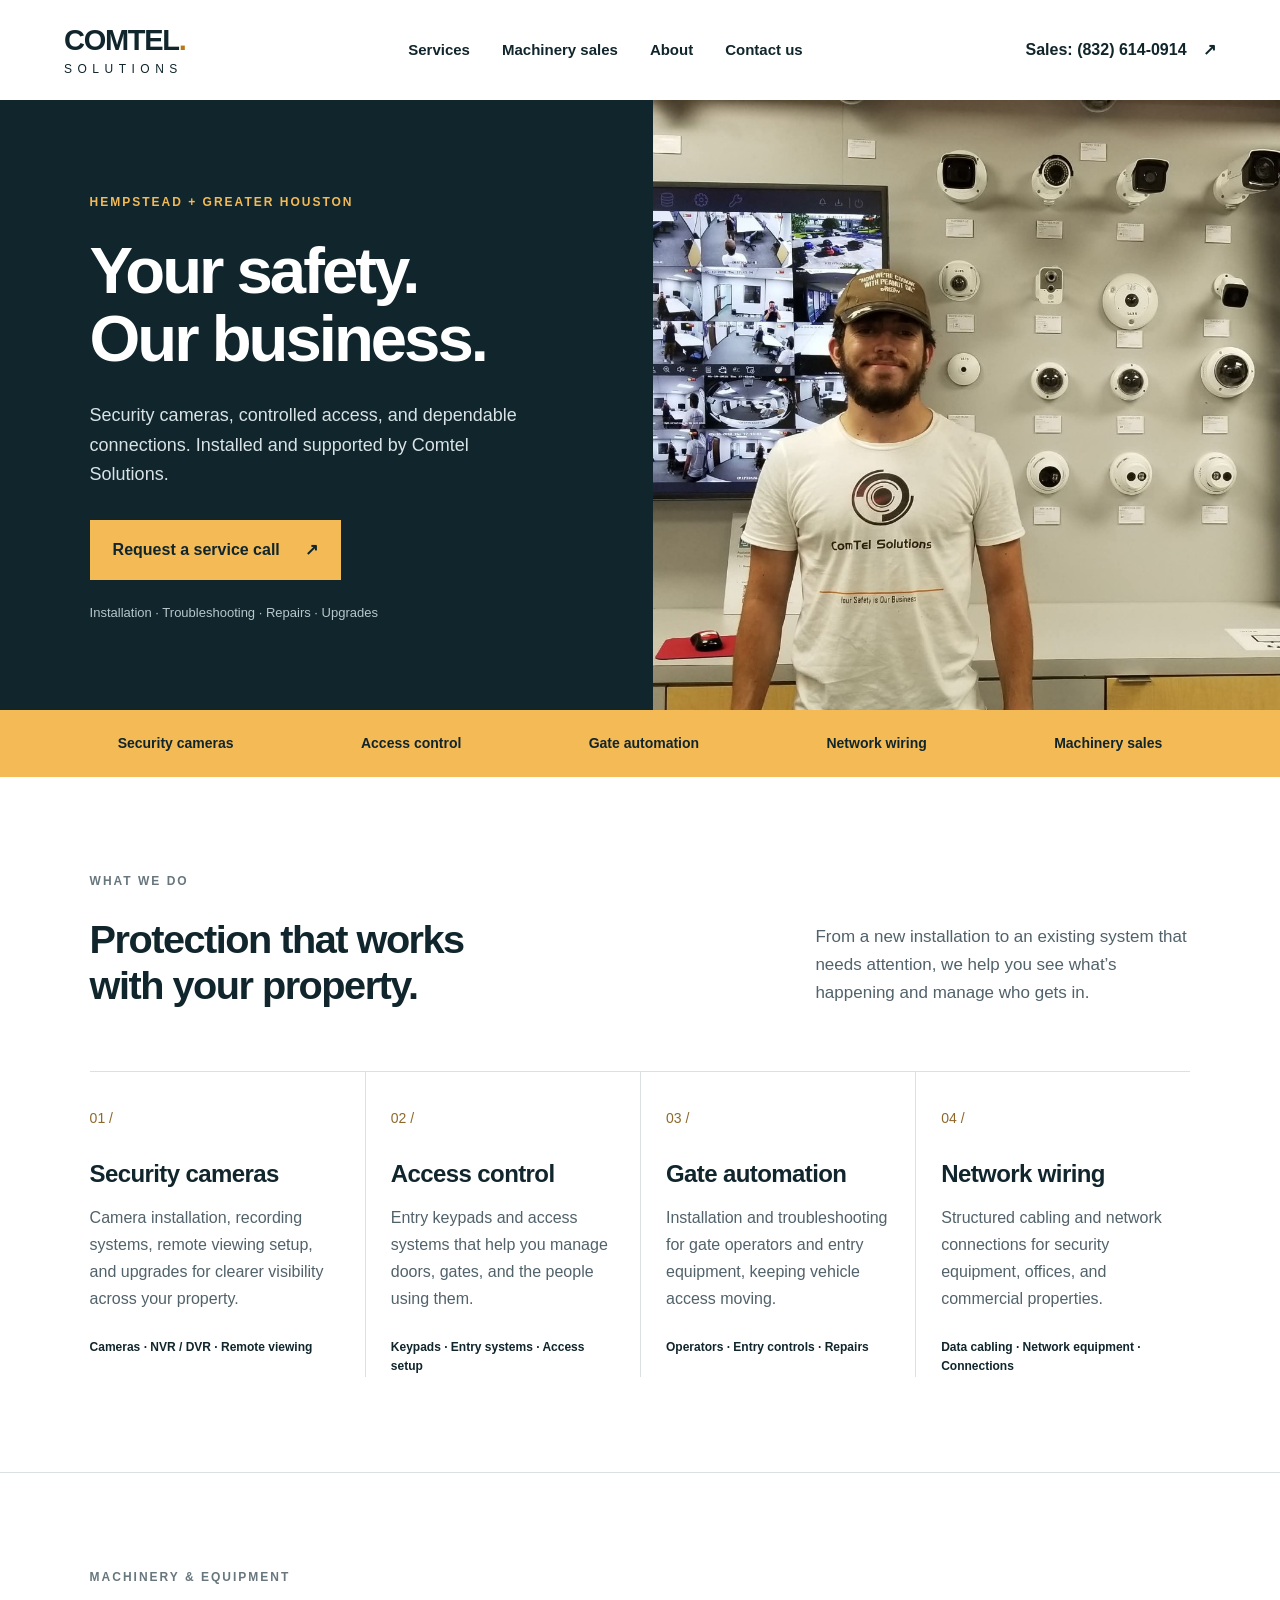
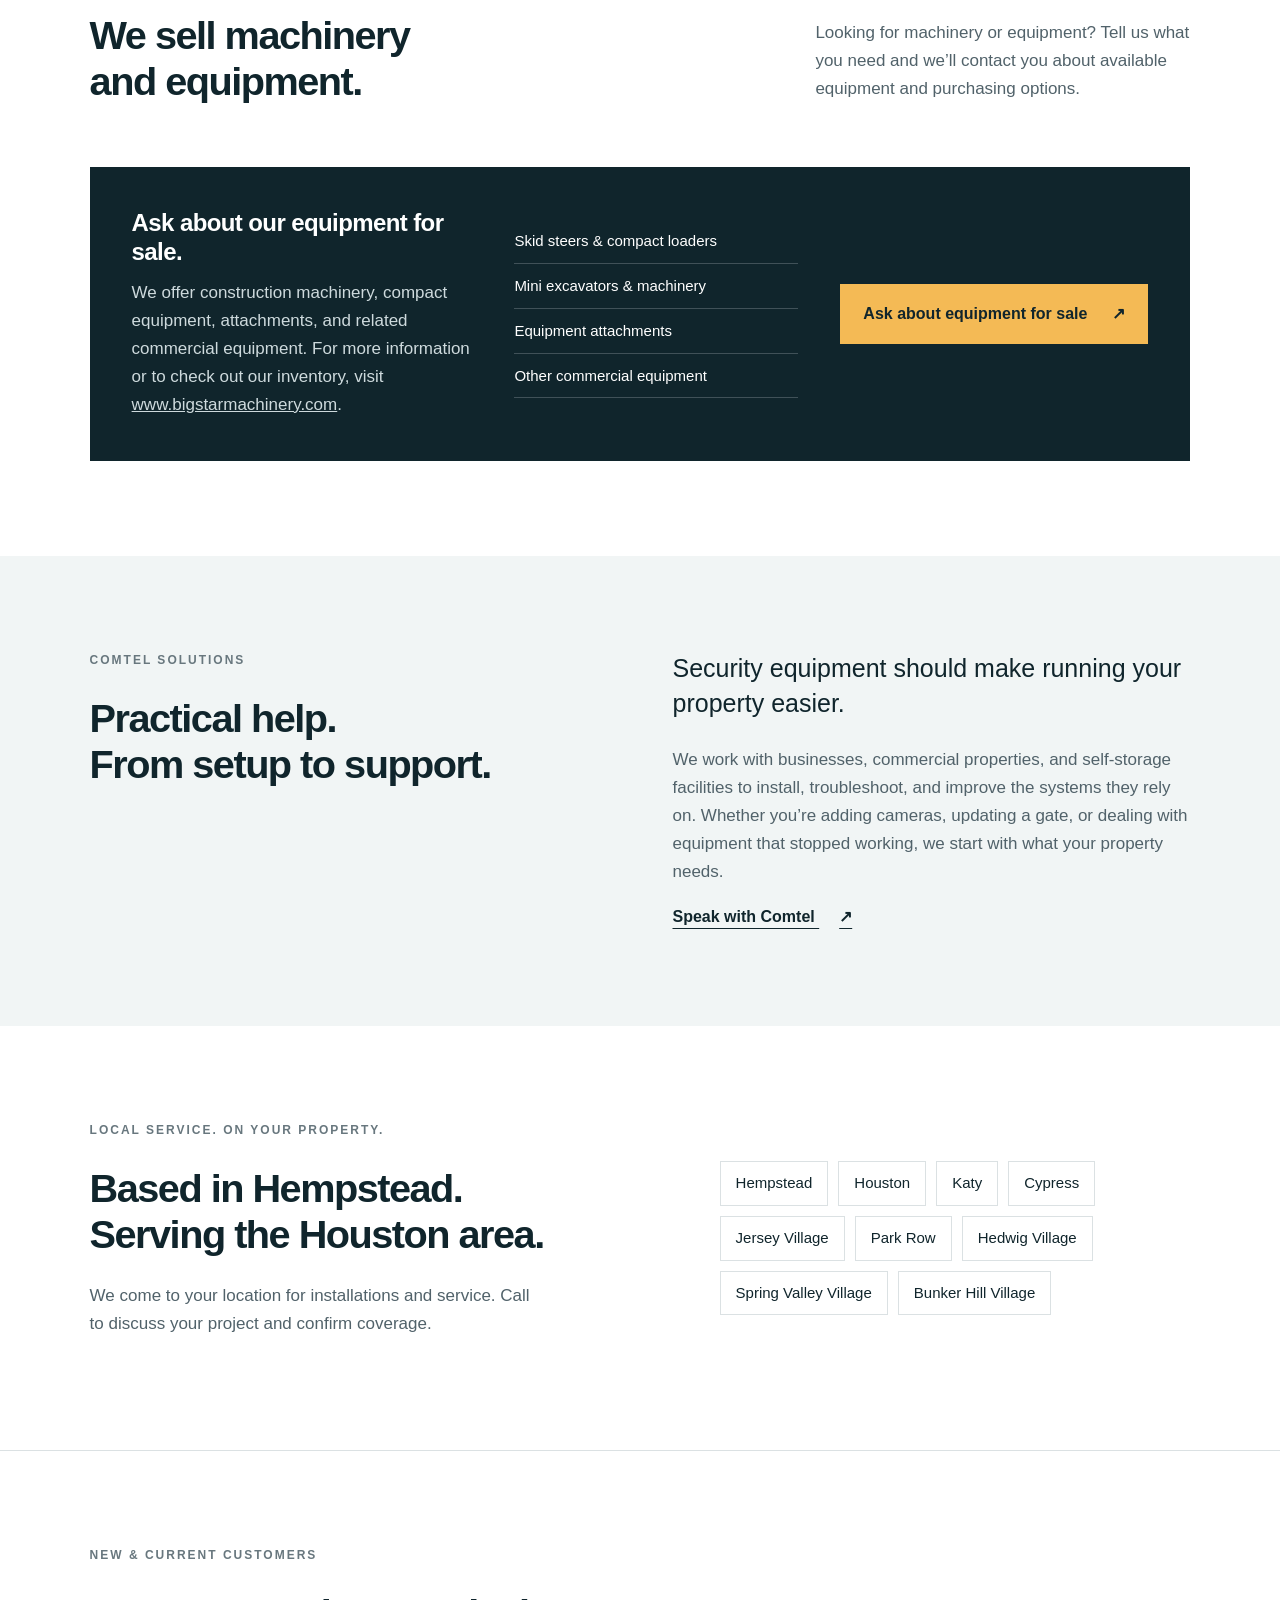
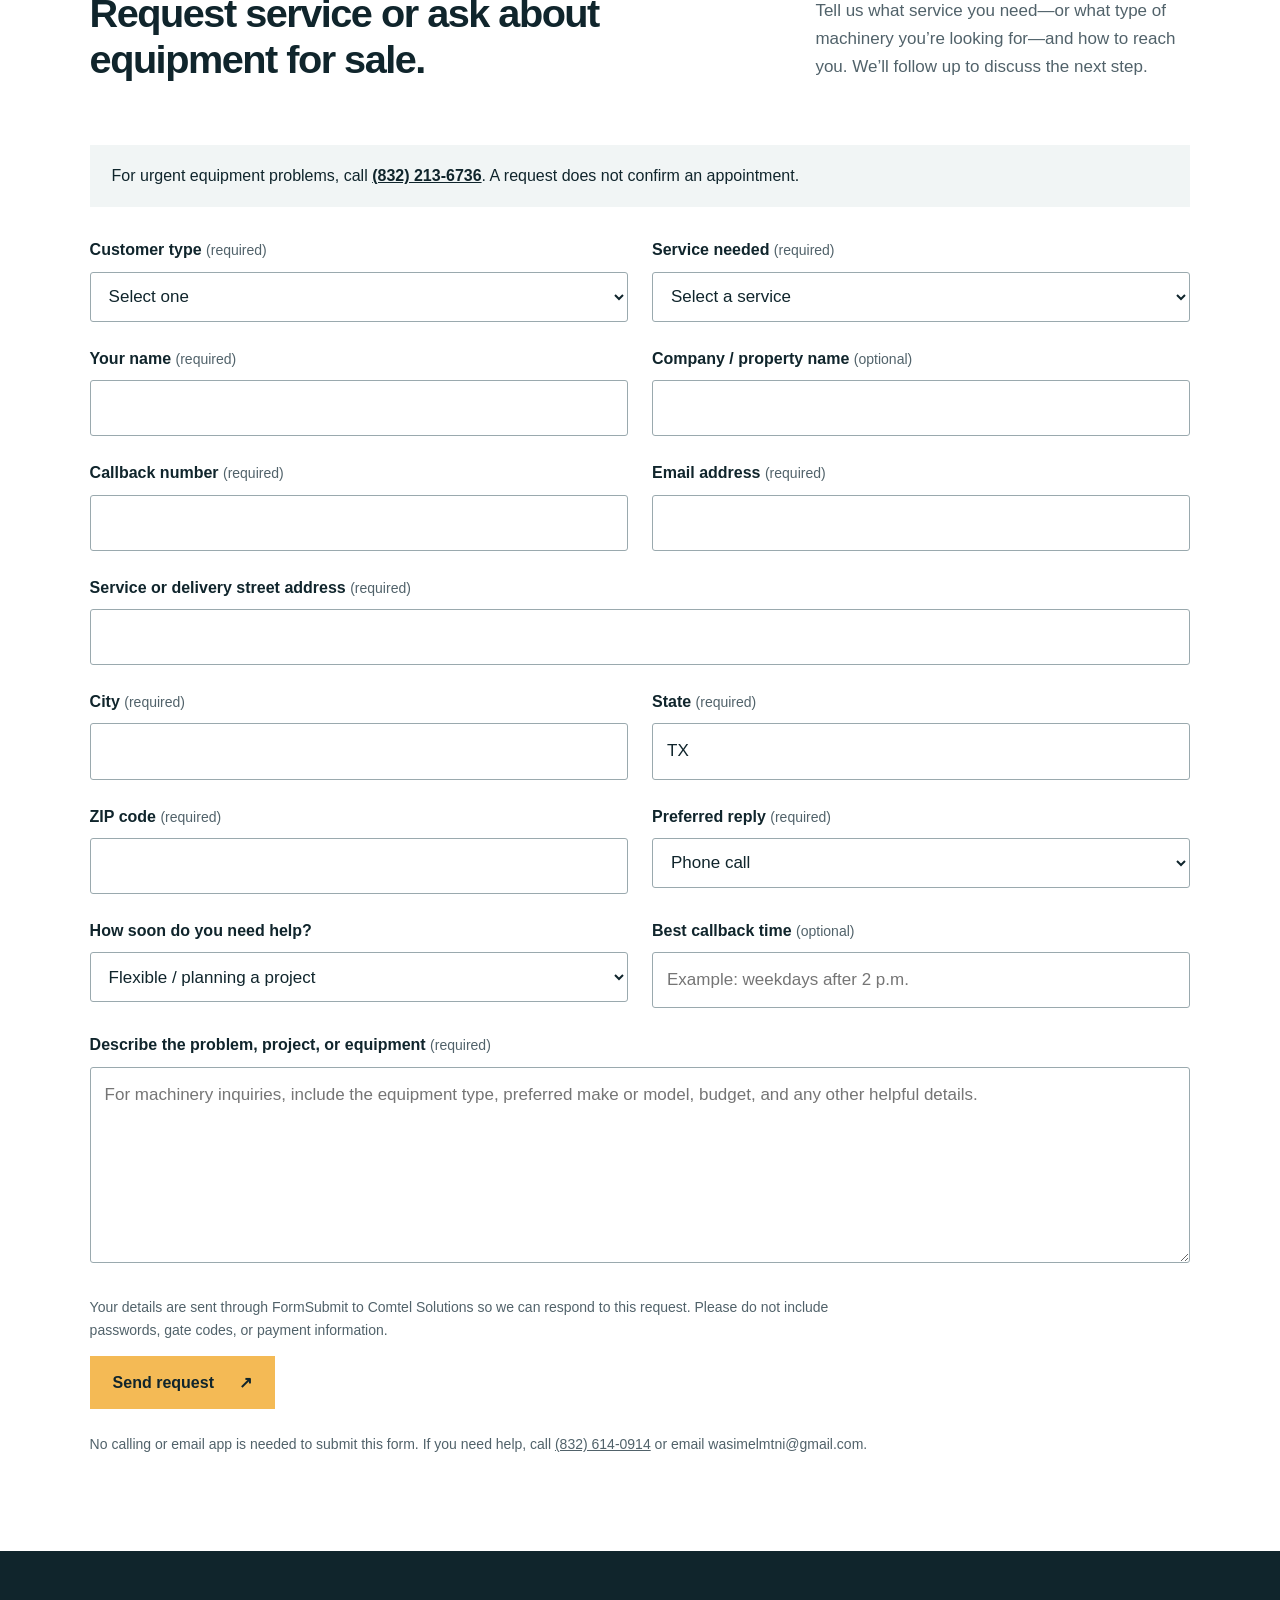
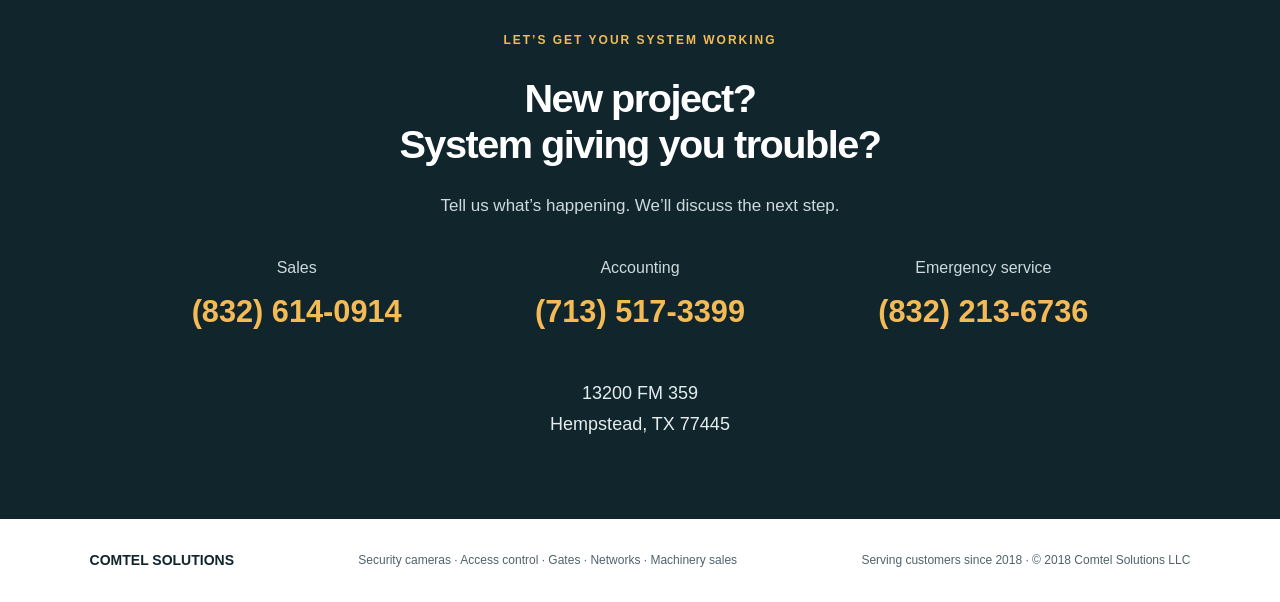
==== commit b02b775c: "Clarify Big Star inventory link" ====
--- a/index.html
+++ b/index.html
@@ -24,7 +24,7 @@
 <section class="section machinery-purchases" id="machinery-purchases" aria-labelledby="machinery-heading">
 <div class="section-heading"><div><p class="eyebrow">MACHINERY &amp; EQUIPMENT</p><h2 id="machinery-heading">We sell machinery<br>and equipment.</h2></div><p>Looking for machinery or equipment? Tell us what you need and we’ll contact you about available equipment and purchasing options.</p></div>
 <div class="purchase-panel">
-<div><h3>Ask about our equipment for sale.</h3><p>We offer construction machinery, compact equipment, attachments, and related commercial equipment. Visit <a class="equipment-site-link" href="https://www.bigstarmachinery.com/" target="_blank" rel="noopener noreferrer">www.bigstarmachinery.com</a> to check out our inventory and learn more.</p></div>
+<div><h3>Ask about our equipment for sale.</h3><p>We offer construction machinery, compact equipment, attachments, and related commercial equipment. For more information or to check out our inventory, visit <a class="equipment-site-link" href="https://www.bigstarmachinery.com/" target="_blank" rel="noopener noreferrer">www.bigstarmachinery.com</a>.</p></div>
 <ul class="purchase-list"><li>Skid steers &amp; compact loaders</li><li>Mini excavators &amp; machinery</li><li>Equipment attachments</li><li>Other commercial equipment</li></ul>
 <a class="button" href="#service-call">Ask about equipment for sale <span aria-hidden="true">↗</span></a>
 </div>
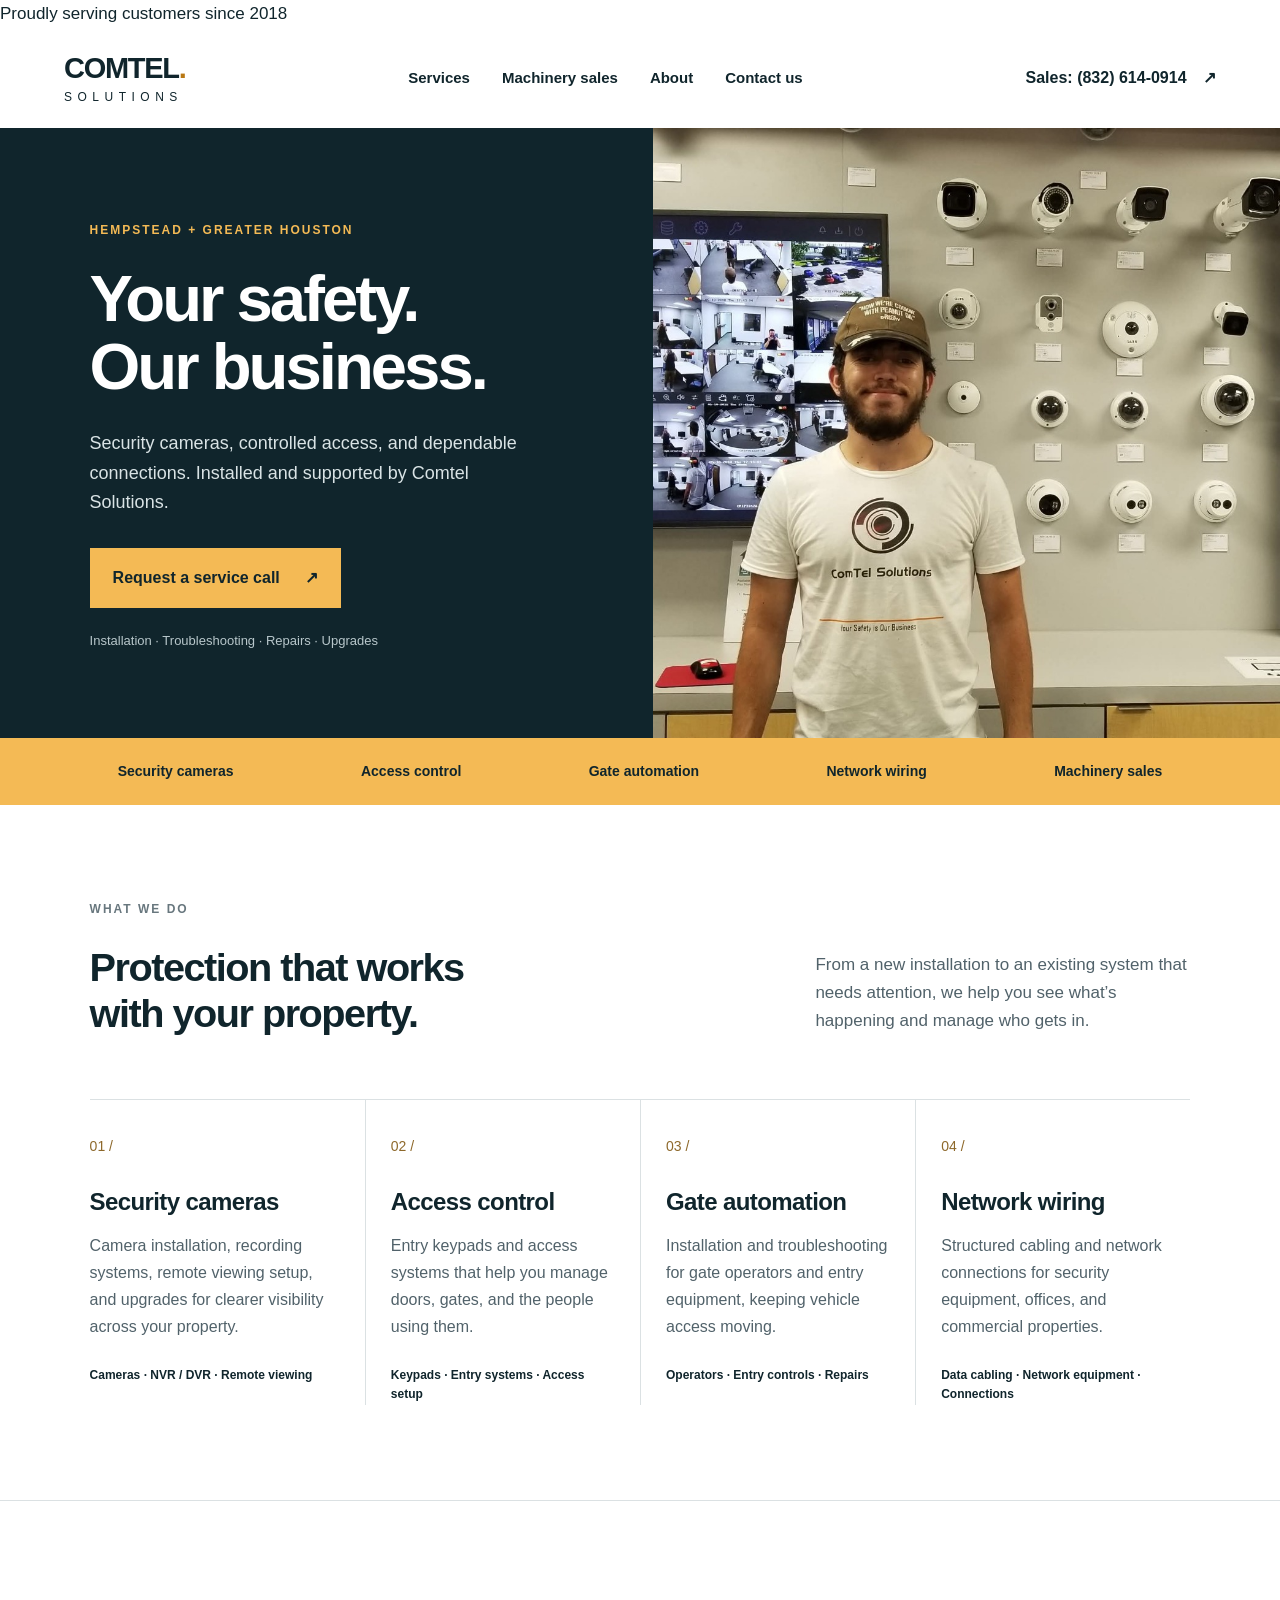
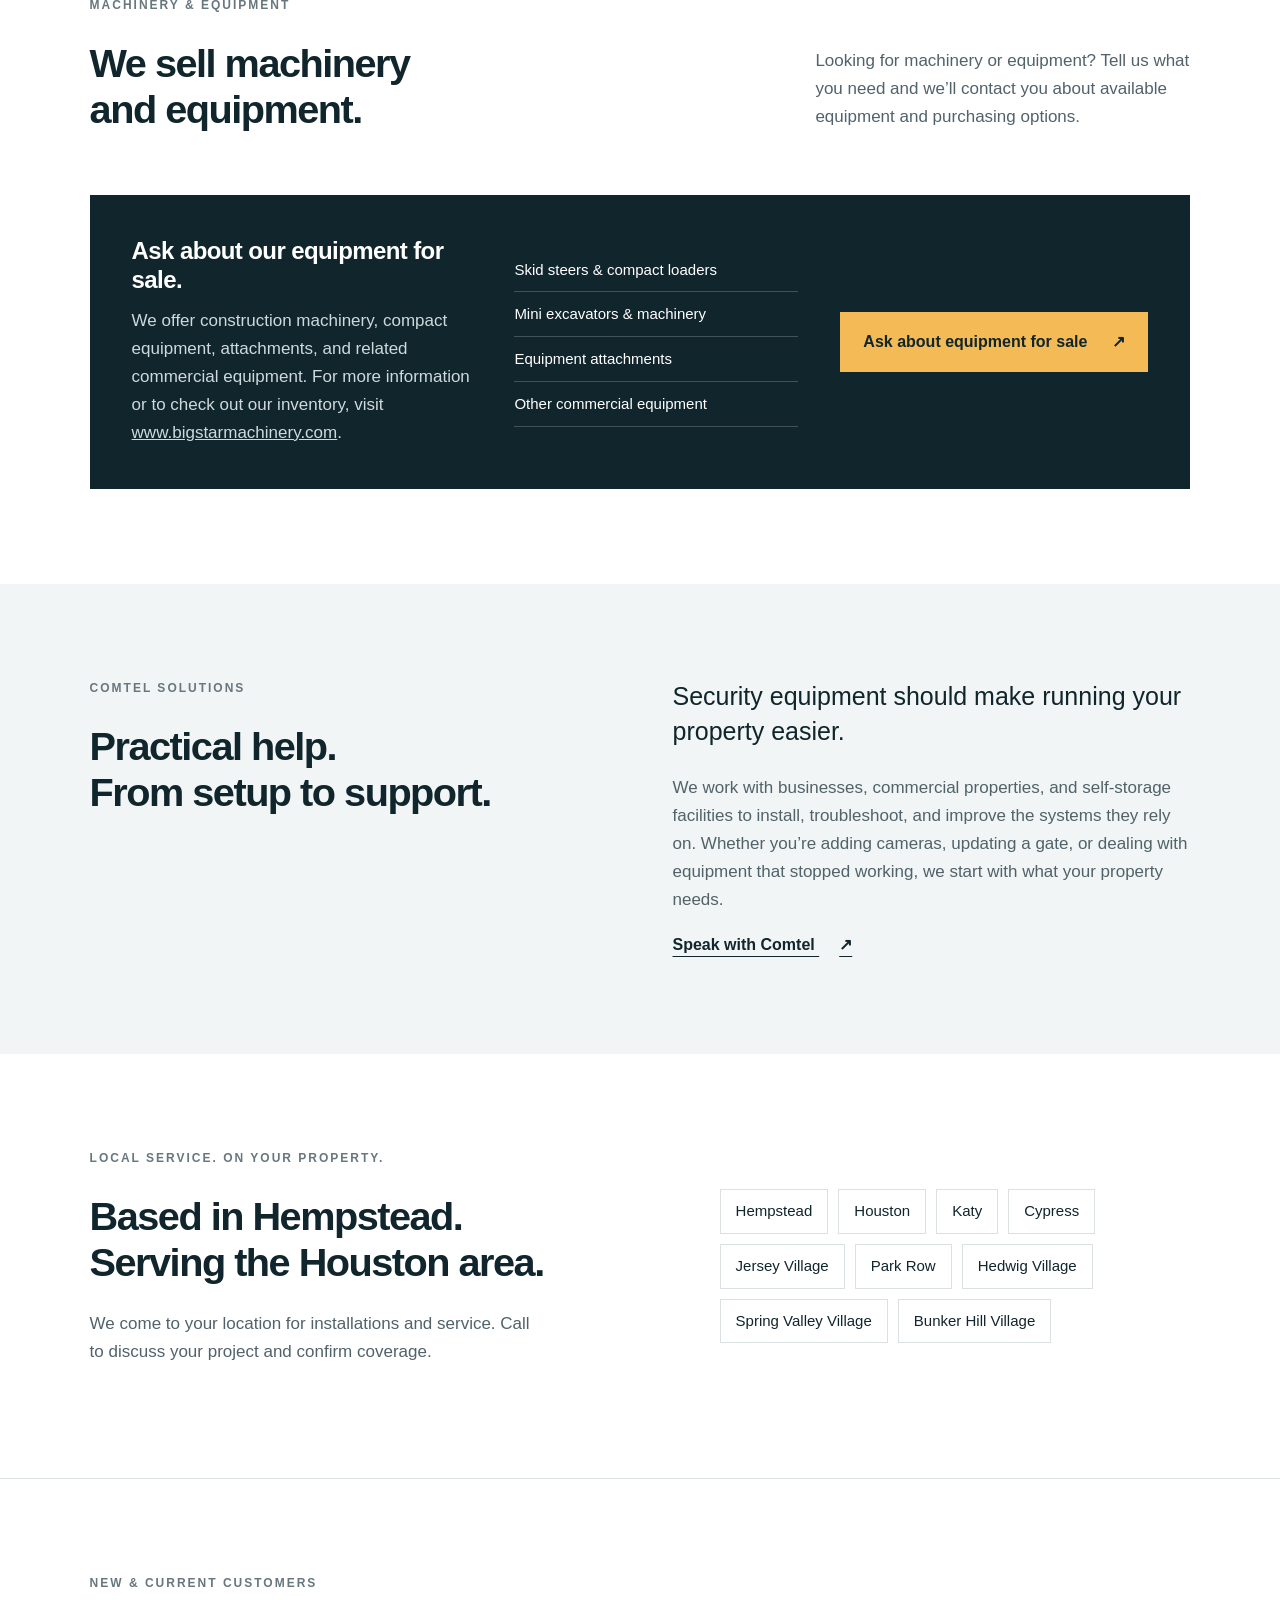
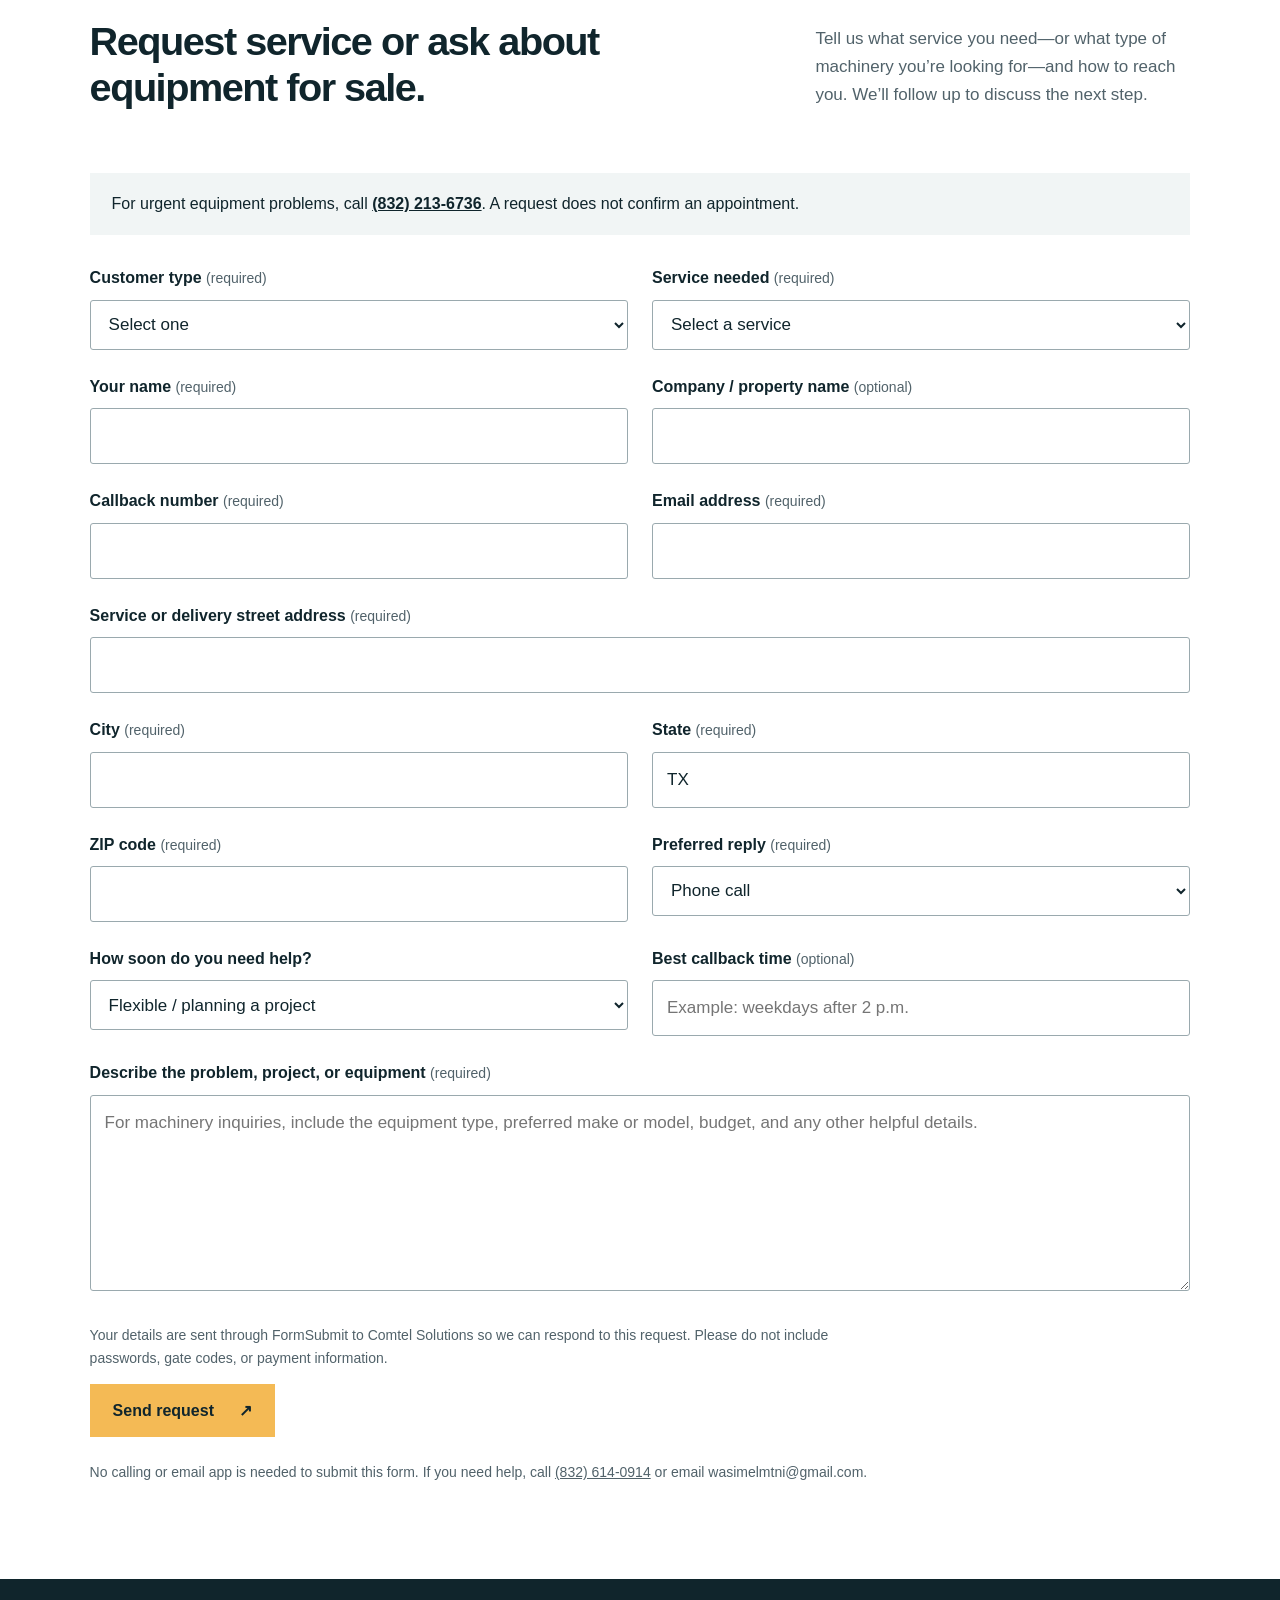
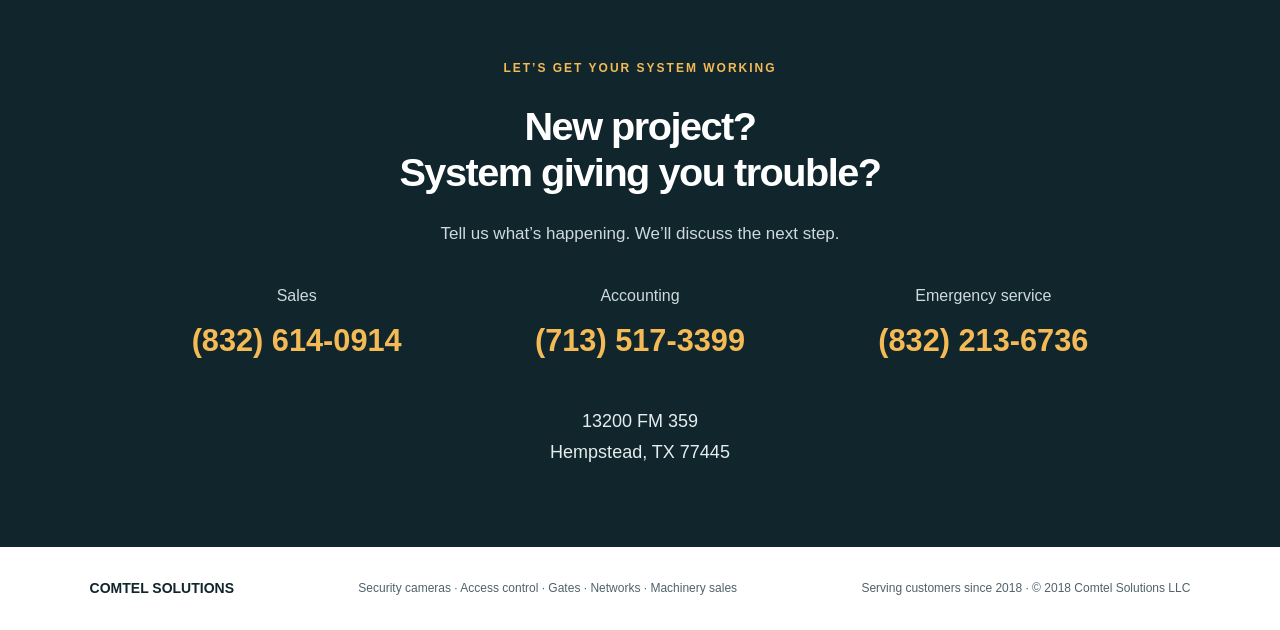
==== commit fd096cc7: "Add serving customers since 2018 banner" ====
--- a/index.html
+++ b/index.html
@@ -10,6 +10,7 @@
 </head>
 <body>
 <a class="skip" href="#main">Skip to content</a>
+<div class="experience-bar">Proudly serving customers since 2018</div>
 <header class="header"><a class="brand" href="#" aria-label="Comtel Solutions home"><span class="brand-name">COMTEL<span class="brand-dot">.</span></span><span class="brand-sub">SOLUTIONS</span></a><nav aria-label="Main navigation"><a href="#services">Services</a><a href="#machinery-purchases">Machinery sales</a><a href="#about">About</a><a href="#service-call">Contact us</a></nav><a class="header-call" href="tel:+18326140914">Sales: (832) 614-0914 <span aria-hidden="true">↗</span></a></header>
 <main id="main">
 <section class="hero" aria-labelledby="hero-title"><div class="hero-photo"><img src="assets/comtel-company.jpg" alt="Comtel Solutions company photo with security cameras and surveillance displays" width="2048" height="995" fetchpriority="high"></div><div class="hero-copy"><p class="eyebrow">HEMPSTEAD + GREATER HOUSTON</p><h1 id="hero-title">Your safety.<br>Our business.</h1><p class="hero-description">Security cameras, controlled access, and dependable connections. Installed and supported by Comtel Solutions.</p><a class="button" href="#service-call">Request a service call <span aria-hidden="true">↗</span></a><p class="hero-note">Installation · Troubleshooting · Repairs · Upgrades</p></div></section>
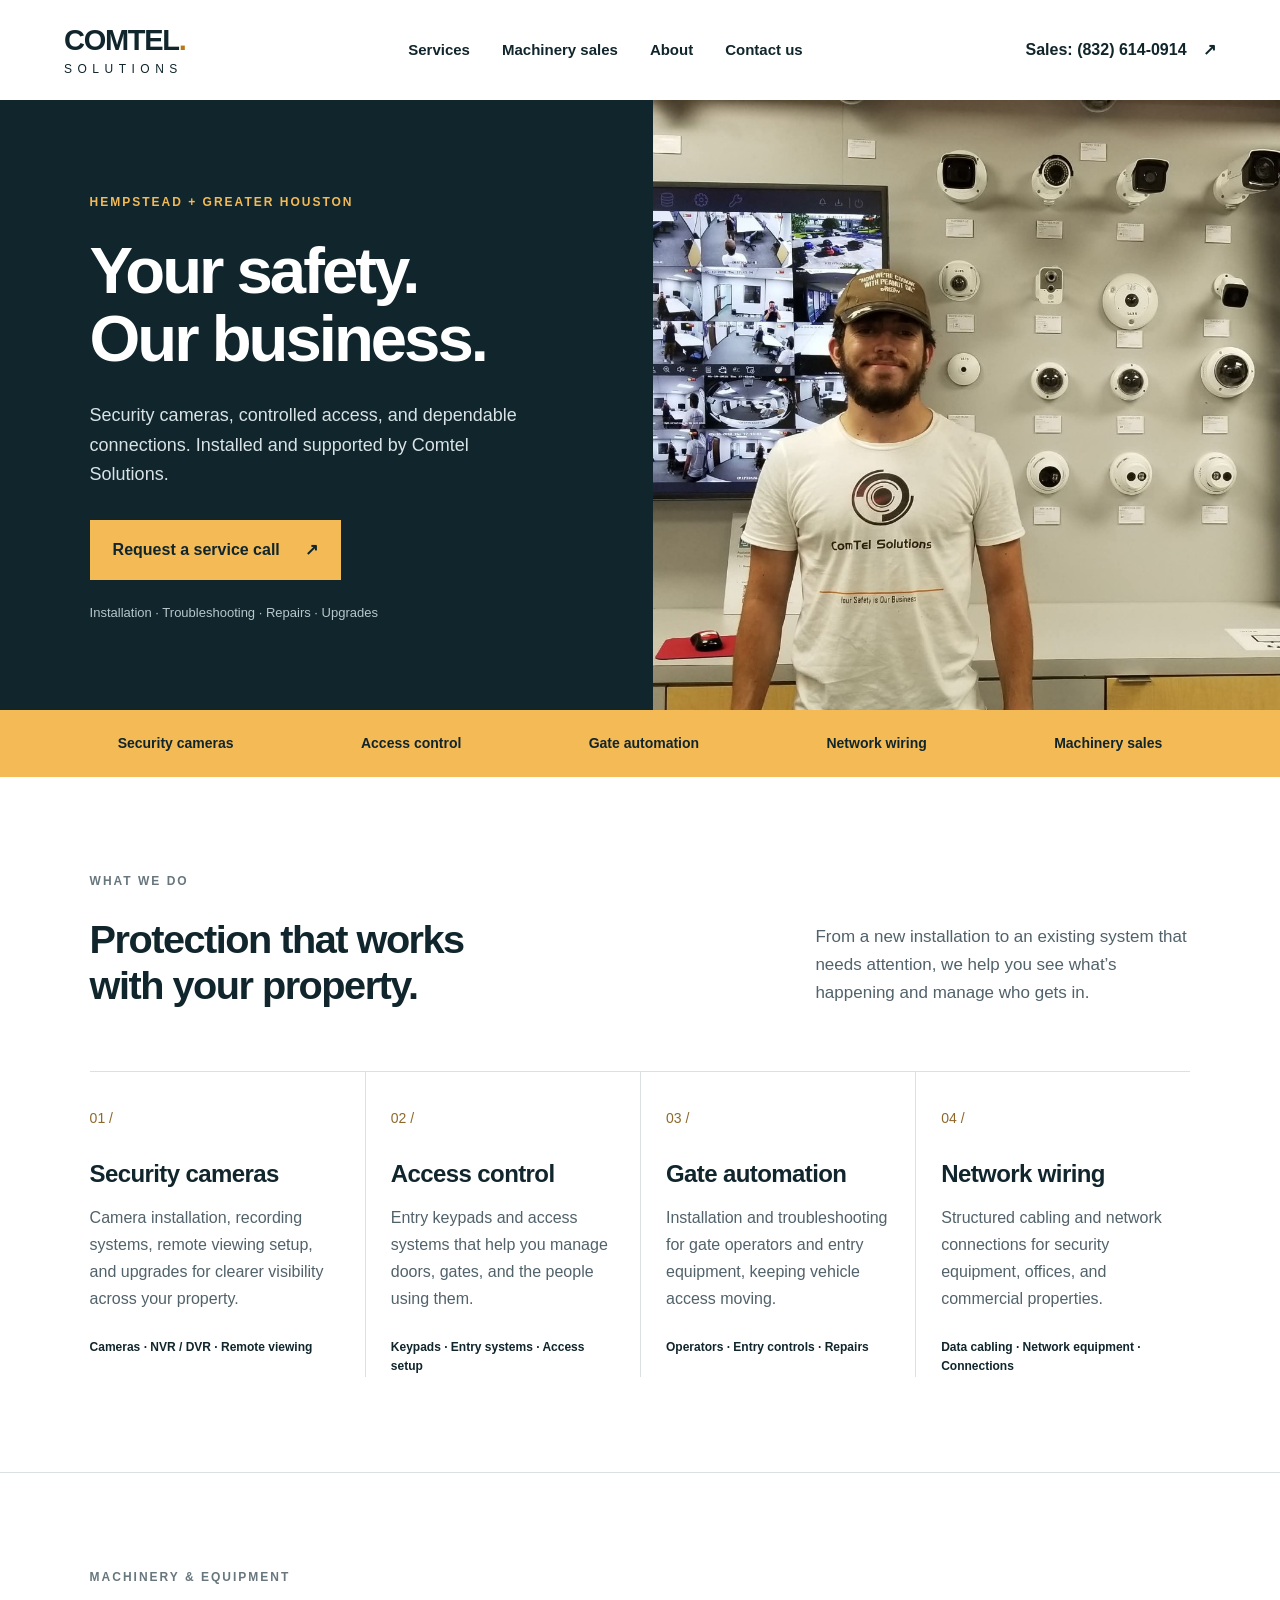
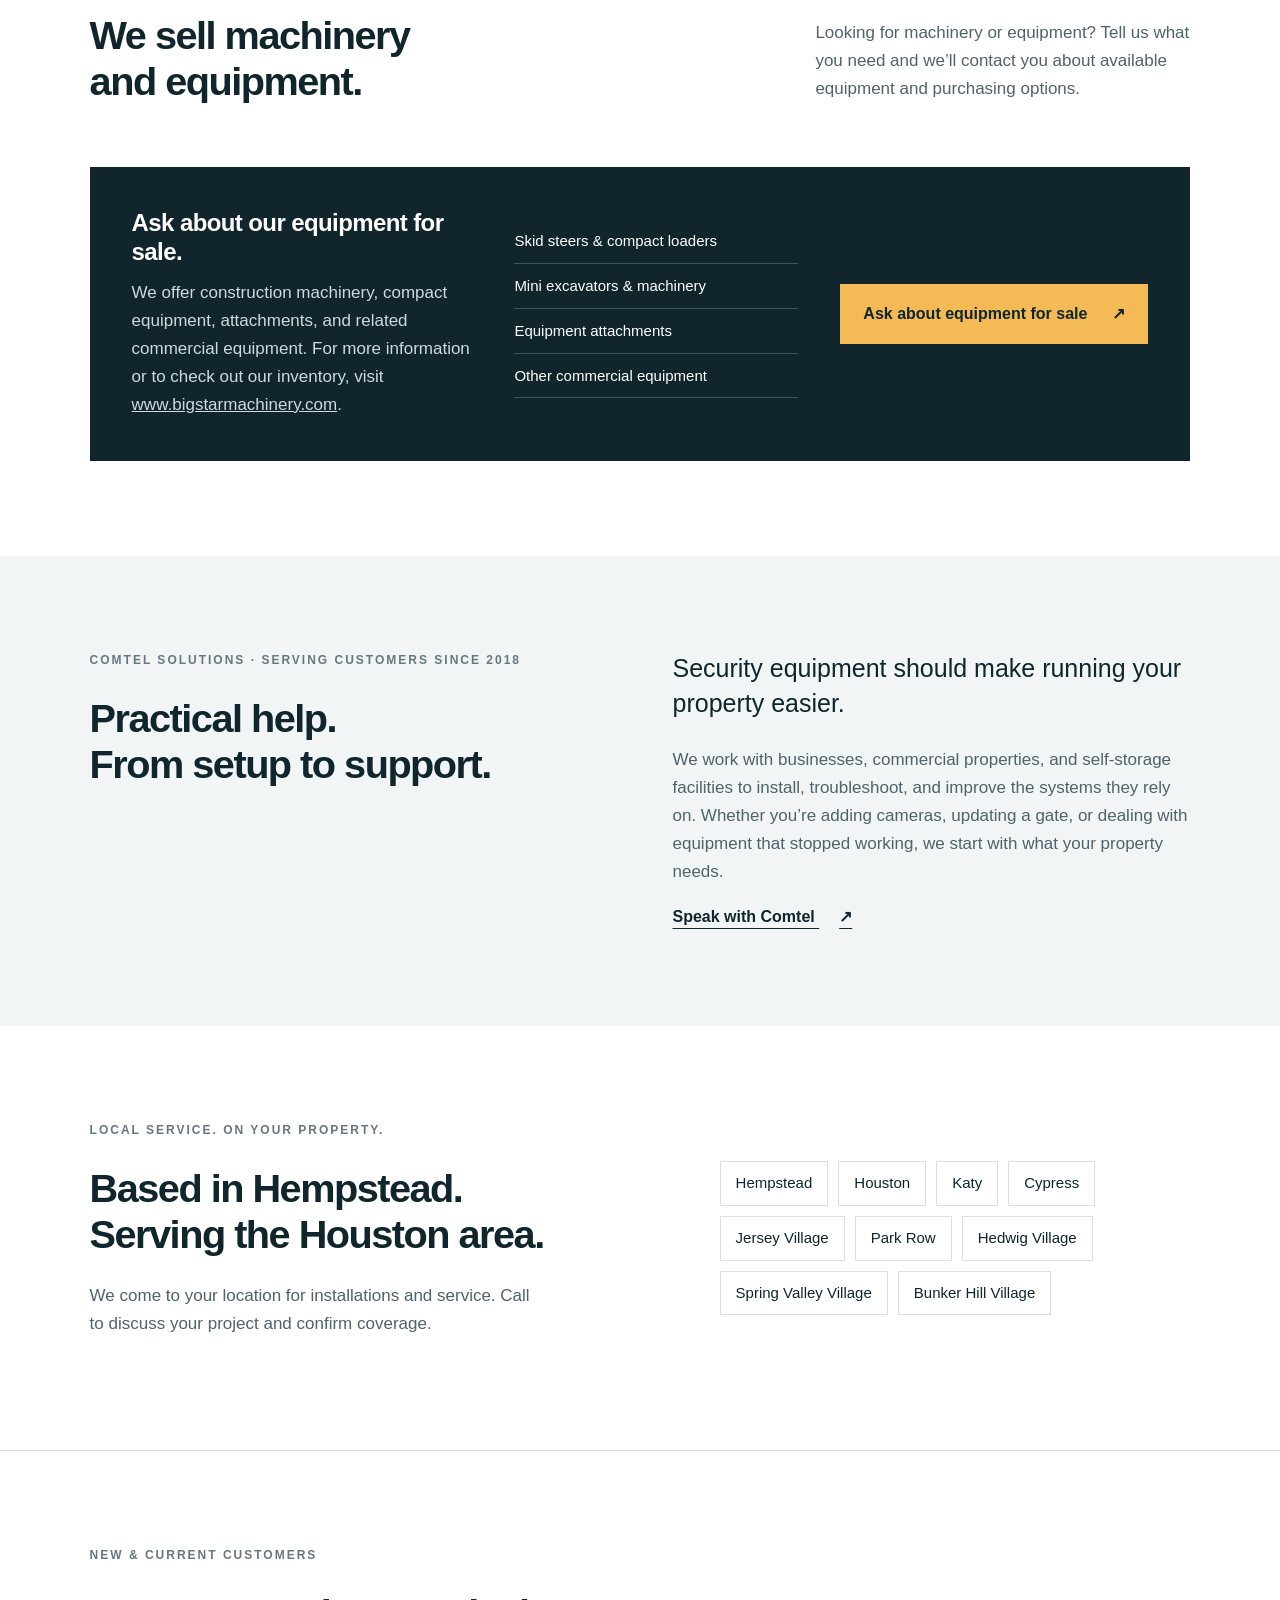
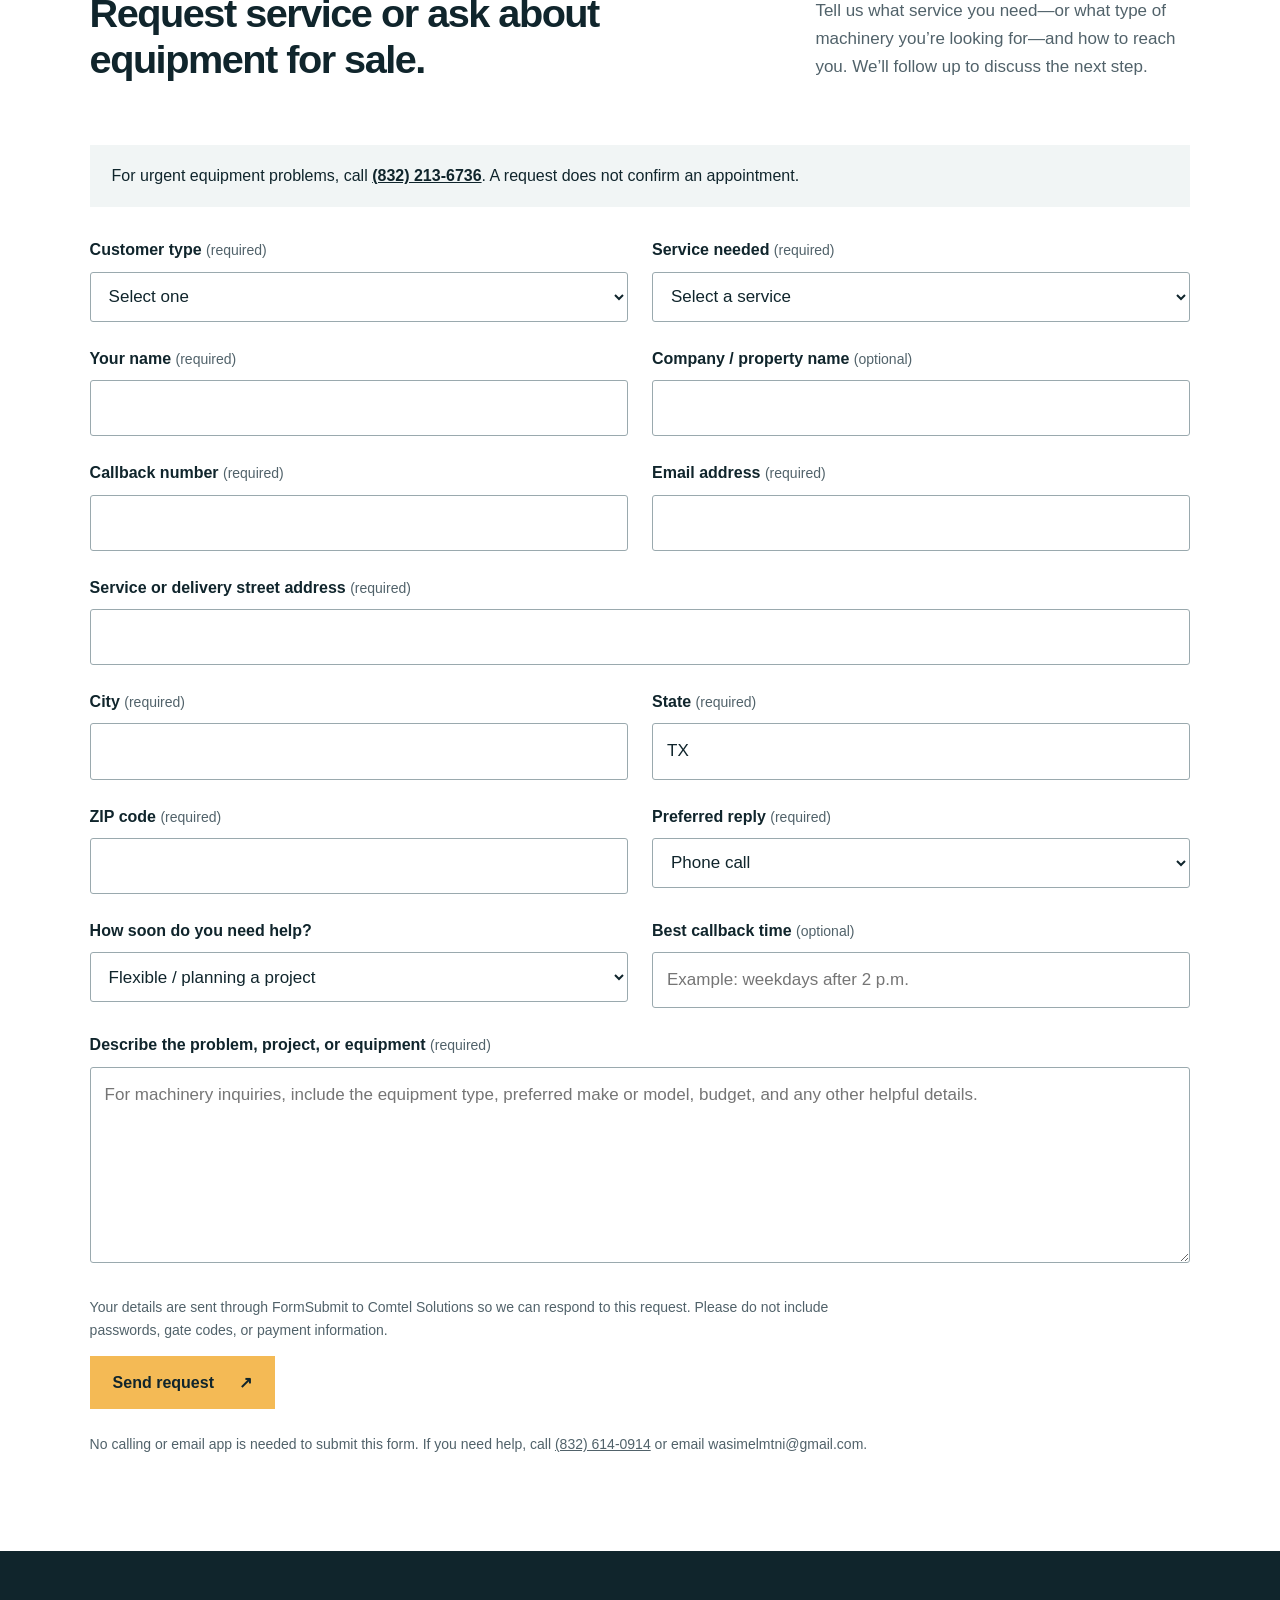
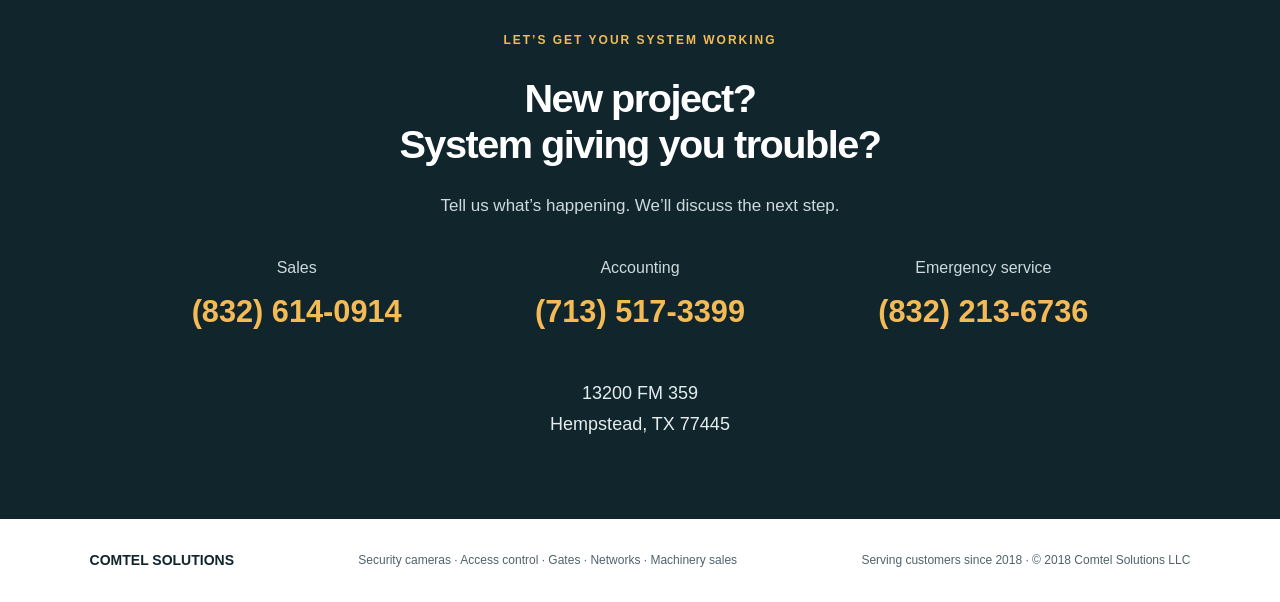
==== commit 4c74c200: "Move serving since 2018 text into About section" ====
--- a/index.html
+++ b/index.html
@@ -10,7 +10,6 @@
 </head>
 <body>
 <a class="skip" href="#main">Skip to content</a>
-<div class="experience-bar">Proudly serving customers since 2018</div>
 <header class="header"><a class="brand" href="#" aria-label="Comtel Solutions home"><span class="brand-name">COMTEL<span class="brand-dot">.</span></span><span class="brand-sub">SOLUTIONS</span></a><nav aria-label="Main navigation"><a href="#services">Services</a><a href="#machinery-purchases">Machinery sales</a><a href="#about">About</a><a href="#service-call">Contact us</a></nav><a class="header-call" href="tel:+18326140914">Sales: (832) 614-0914 <span aria-hidden="true">↗</span></a></header>
 <main id="main">
 <section class="hero" aria-labelledby="hero-title"><div class="hero-photo"><img src="assets/comtel-company.jpg" alt="Comtel Solutions company photo with security cameras and surveillance displays" width="2048" height="995" fetchpriority="high"></div><div class="hero-copy"><p class="eyebrow">HEMPSTEAD + GREATER HOUSTON</p><h1 id="hero-title">Your safety.<br>Our business.</h1><p class="hero-description">Security cameras, controlled access, and dependable connections. Installed and supported by Comtel Solutions.</p><a class="button" href="#service-call">Request a service call <span aria-hidden="true">↗</span></a><p class="hero-note">Installation · Troubleshooting · Repairs · Upgrades</p></div></section>
@@ -30,7 +29,7 @@
 <a class="button" href="#service-call">Ask about equipment for sale <span aria-hidden="true">↗</span></a>
 </div>
 </section>
-<section class="about section" id="about"><div><p class="eyebrow">COMTEL SOLUTIONS</p><h2>Practical help.<br>From setup to support.</h2></div><div class="about-copy"><p class="large-copy">Security equipment should make running your property easier.</p><p>We work with businesses, commercial properties, and self-storage facilities to install, troubleshoot, and improve the systems they rely on. Whether you’re adding cameras, updating a gate, or dealing with equipment that stopped working, we start with what your property needs.</p><a class="text-link" href="tel:+18326140914">Speak with Comtel <span aria-hidden="true">↗</span></a></div></section>
+<section class="about section" id="about"><div><p class="eyebrow">COMTEL SOLUTIONS · SERVING CUSTOMERS SINCE 2018</p><h2>Practical help.<br>From setup to support.</h2></div><div class="about-copy"><p class="large-copy">Security equipment should make running your property easier.</p><p>We work with businesses, commercial properties, and self-storage facilities to install, troubleshoot, and improve the systems they rely on. Whether you’re adding cameras, updating a gate, or dealing with equipment that stopped working, we start with what your property needs.</p><a class="text-link" href="tel:+18326140914">Speak with Comtel <span aria-hidden="true">↗</span></a></div></section>
 <section class="section areas" id="areas"><div><p class="eyebrow">LOCAL SERVICE. ON YOUR PROPERTY.</p><h2>Based in Hempstead.<br>Serving the Houston area.</h2><p>We come to your location for installations and service. Call to discuss your project and confirm coverage.</p></div><ul class="area-list"><li>Hempstead</li><li>Houston</li><li>Katy</li><li>Cypress</li><li>Jersey Village</li><li>Park Row</li><li>Hedwig Village</li><li>Spring Valley Village</li><li>Bunker Hill Village</li></ul></section>
 <section class="section service-request" id="service-call" aria-labelledby="request-heading">
 <div class="section-heading"><div><p class="eyebrow">NEW &amp; CURRENT CUSTOMERS</p><h2 id="request-heading">Request service or ask about equipment for sale.</h2></div><p>Tell us what service you need—or what type of machinery you’re looking for—and how to reach you. We’ll follow up to discuss the next step.</p></div>
--- a/styles.css
+++ b/styles.css
@@ -10,3 +10,5 @@
 
 
 .machinery-purchases{border-top:1px solid var(--line)}.purchase-panel{background:var(--ink);color:white;padding:42px;display:grid;grid-template-columns:1.2fr 1fr auto;gap:42px;align-items:center}.purchase-panel h3{margin-bottom:12px}.purchase-panel p{color:#cedadd;margin:0;max-width:470px}.purchase-list{list-style:none;padding:0;margin:0;display:grid;gap:10px}.purchase-list li{border-bottom:1px solid #405158;padding:0 0 9px;font-size:15px}.purchase-panel .button{white-space:nowrap}@media(max-width:1000px){.purchase-panel{grid-template-columns:1fr 1fr}.purchase-panel .button{justify-self:start}}@media(max-width:650px){.service-strip{grid-template-columns:1fr 1fr}.service-strip span:last-child{grid-column:1/-1}.purchase-panel{display:block;padding:30px 24px}.purchase-list{margin:25px 0}.purchase-panel .button{white-space:normal;width:100%;justify-content:space-between}}
+
+.experience-bar{background:var(--ink);color:#fff;text-align:center;padding:8px 5%;font-size:12px;font-weight:700;letter-spacing:1.5px;text-transform:uppercase}
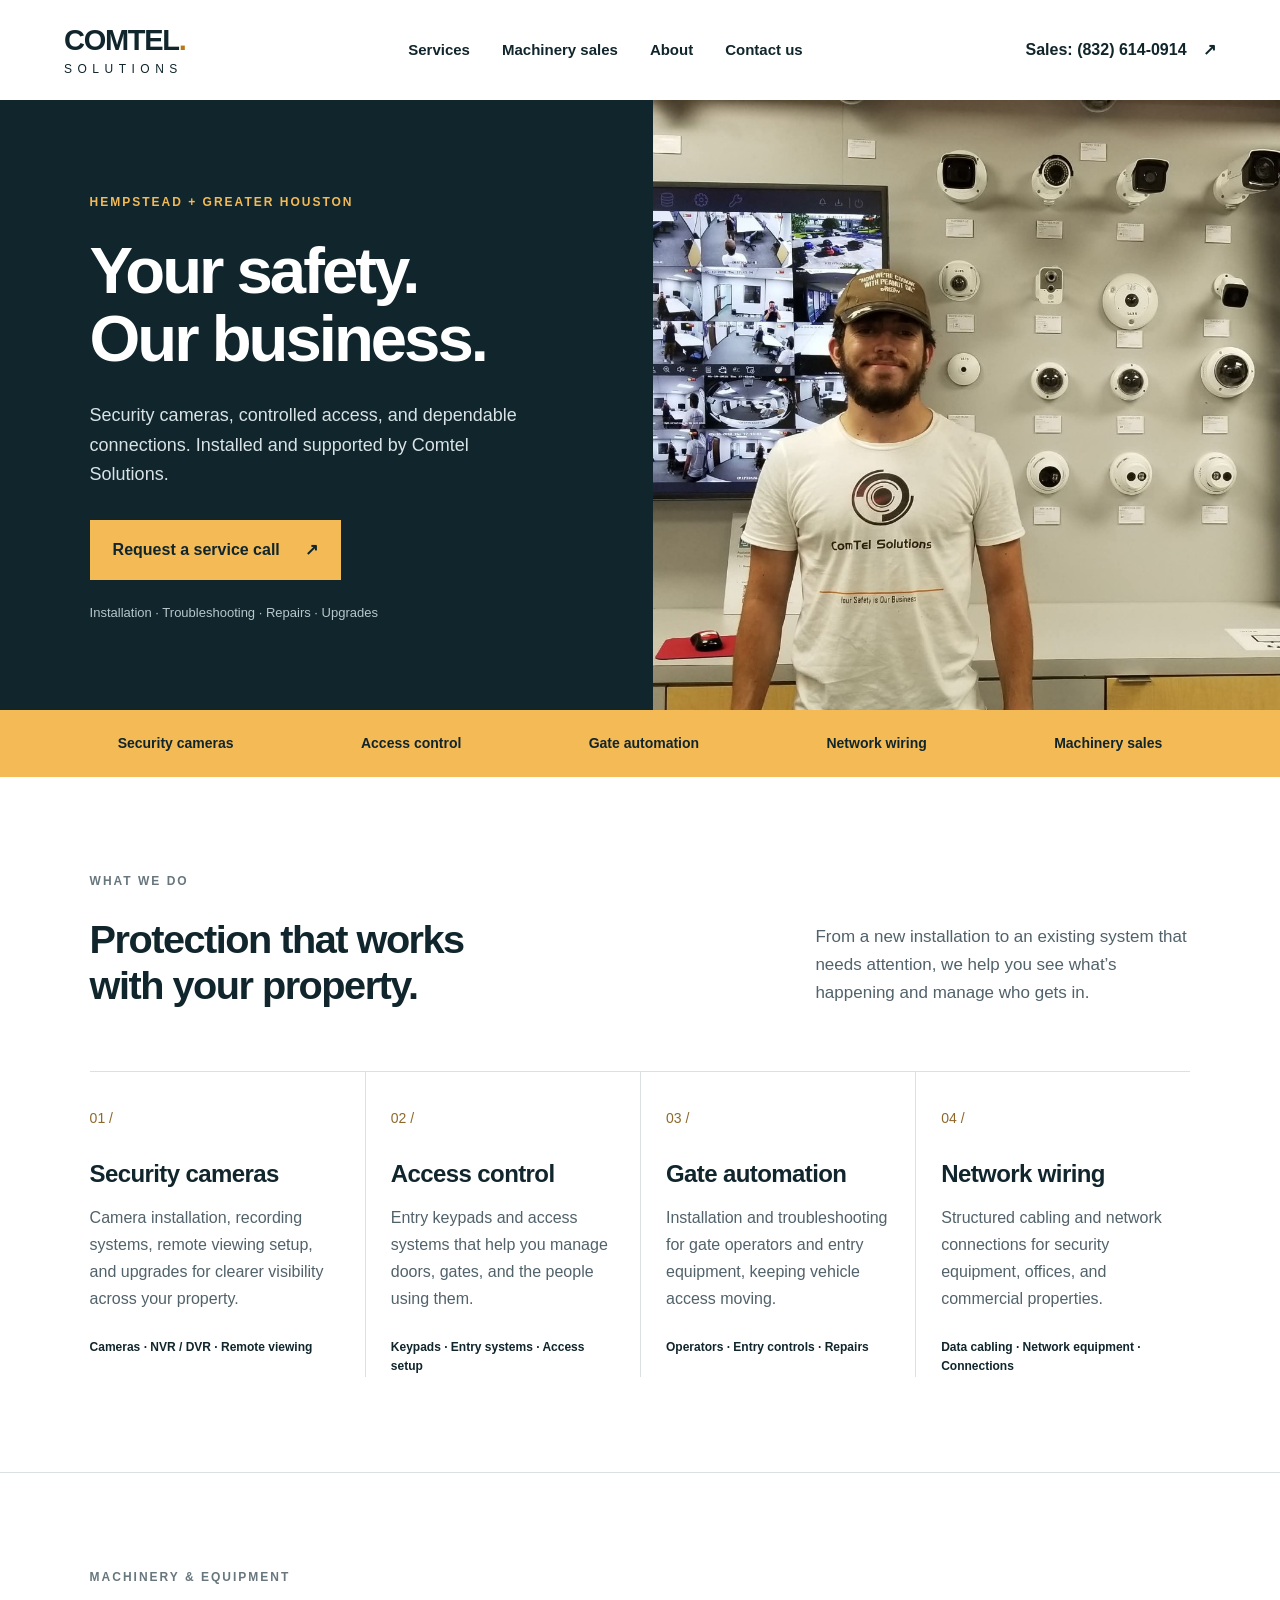
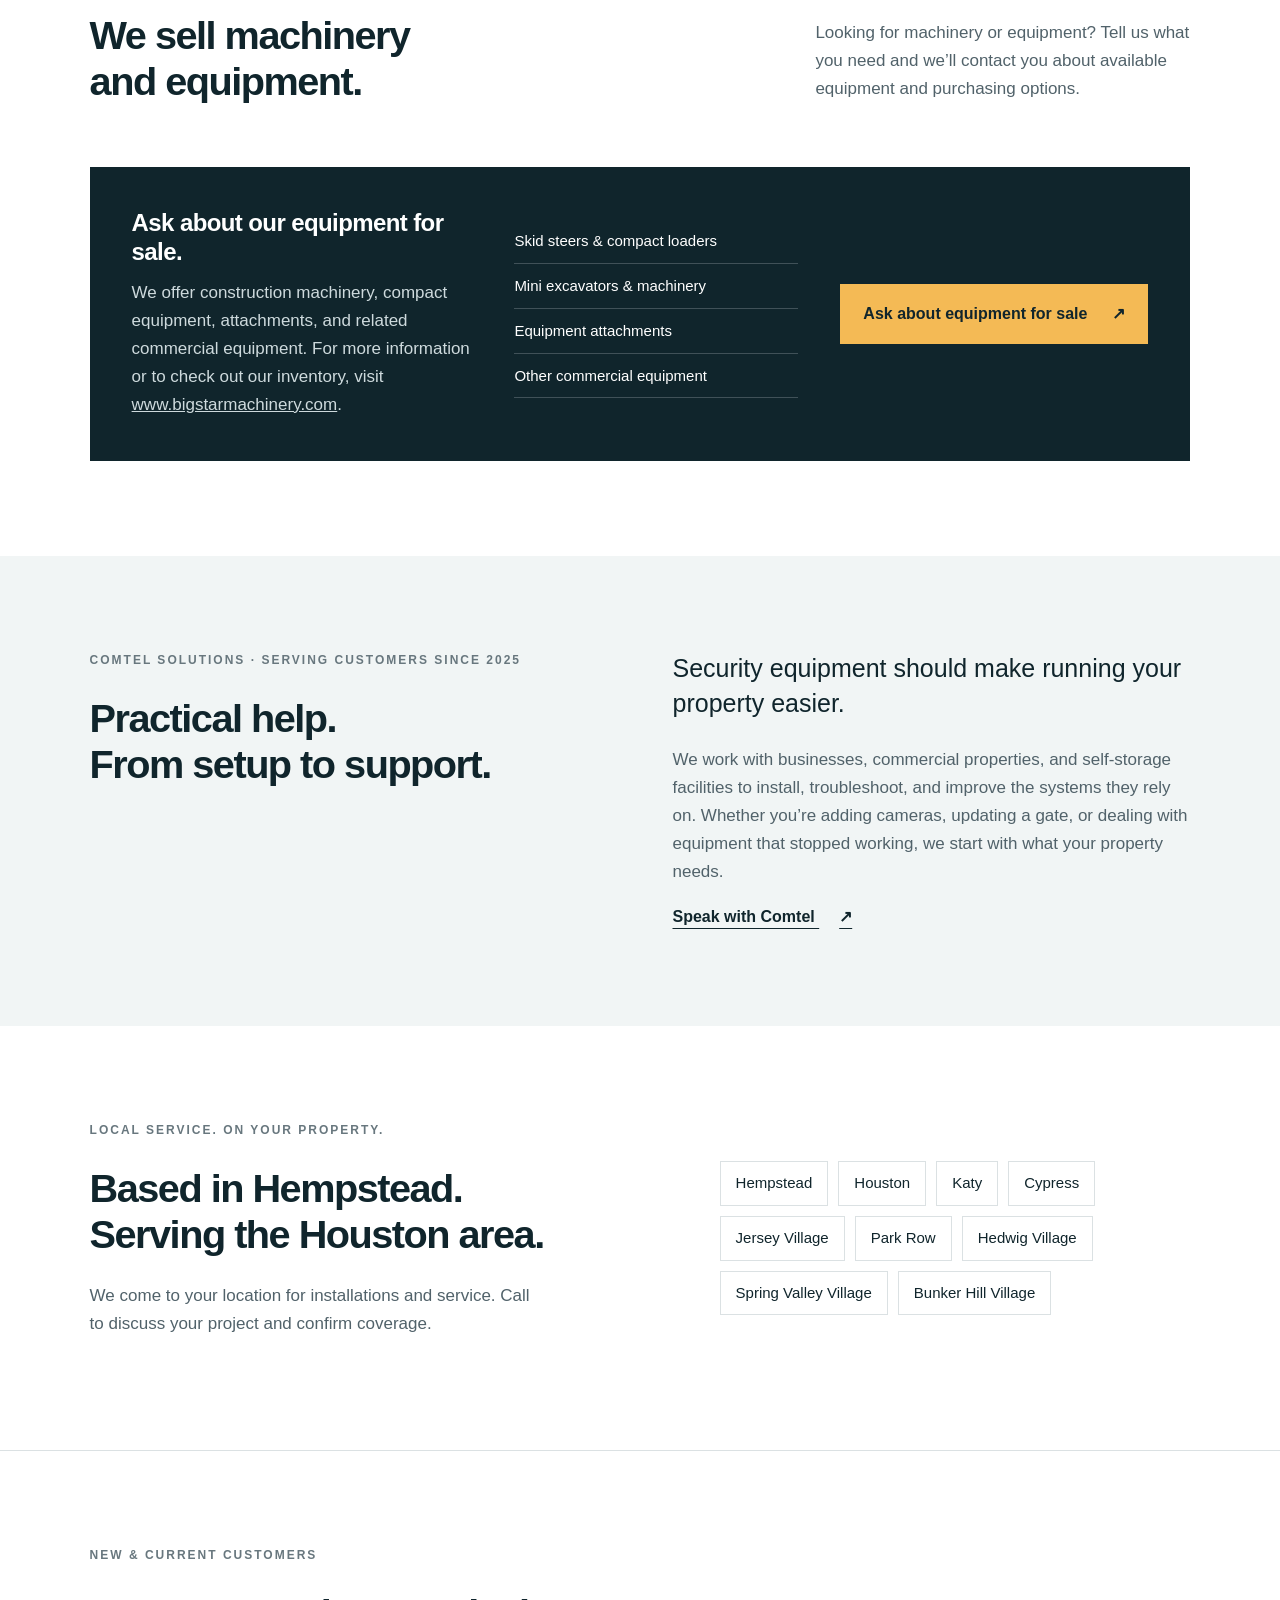
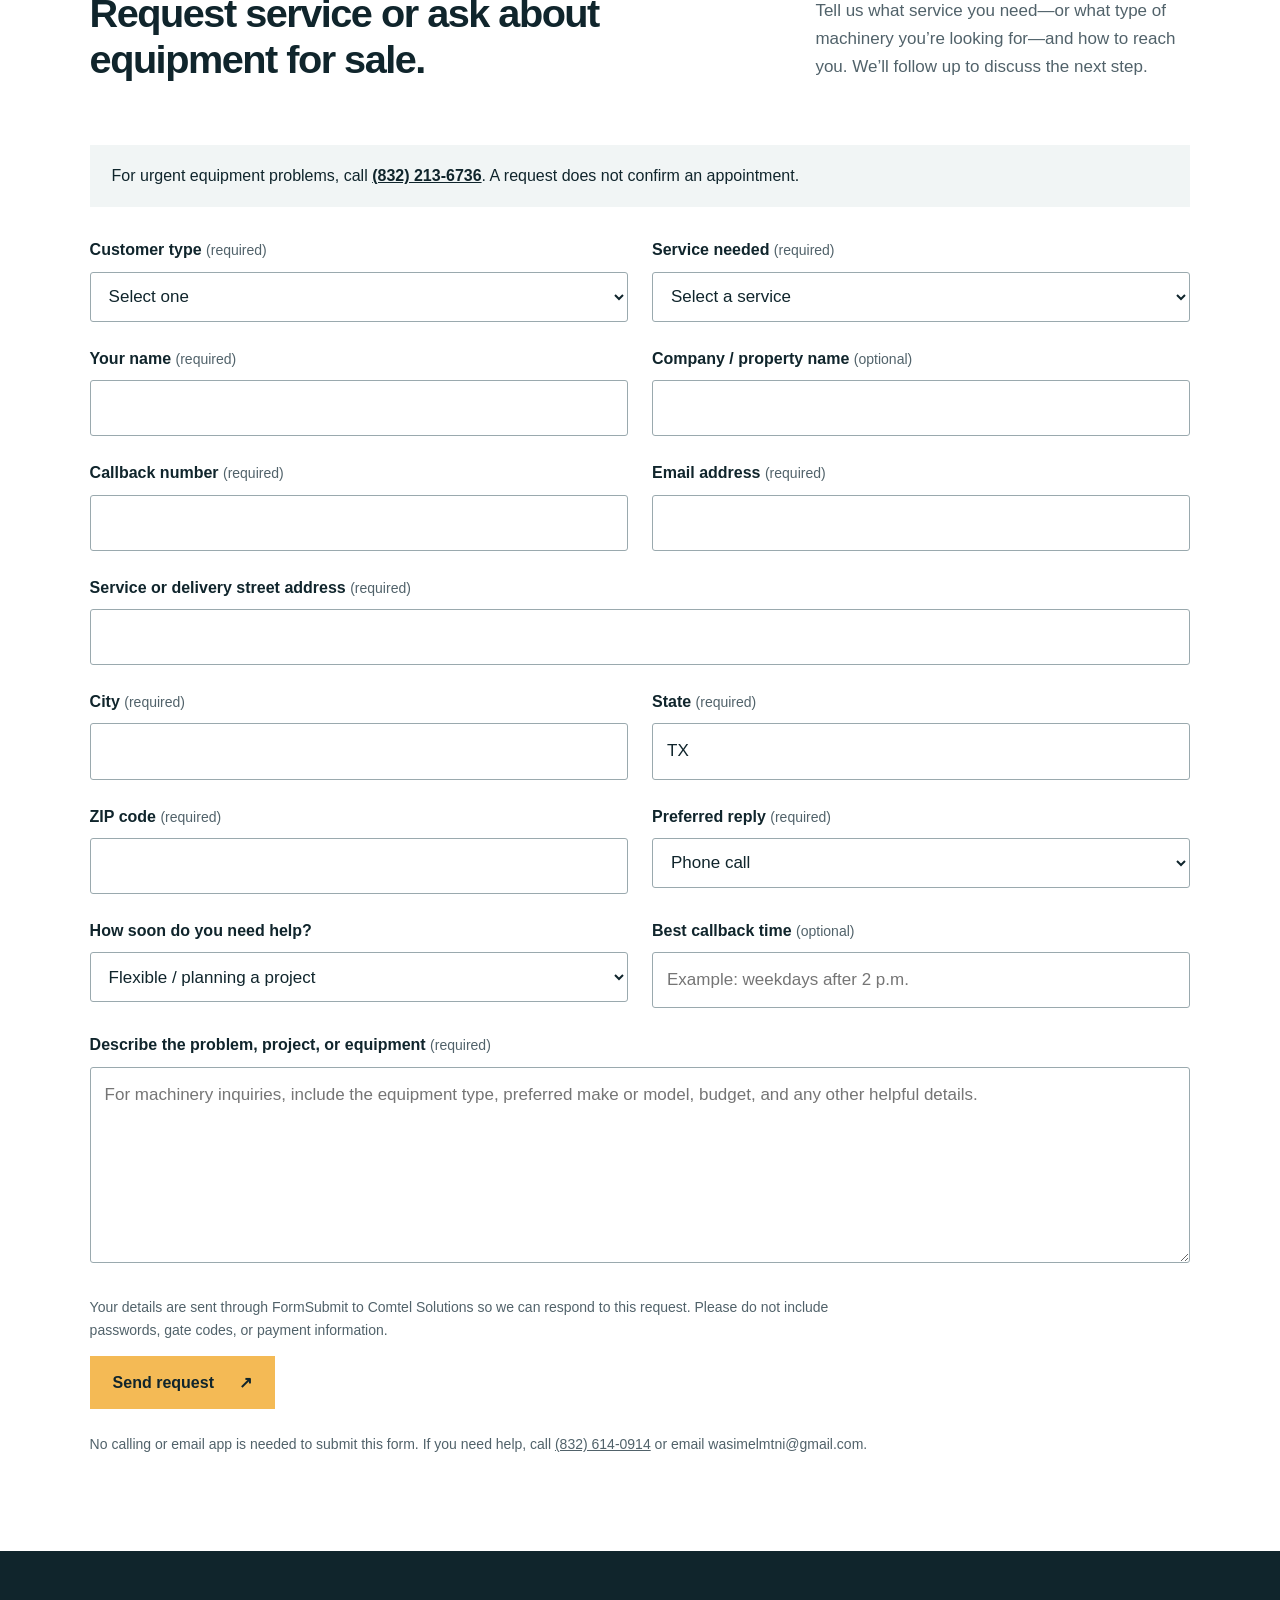
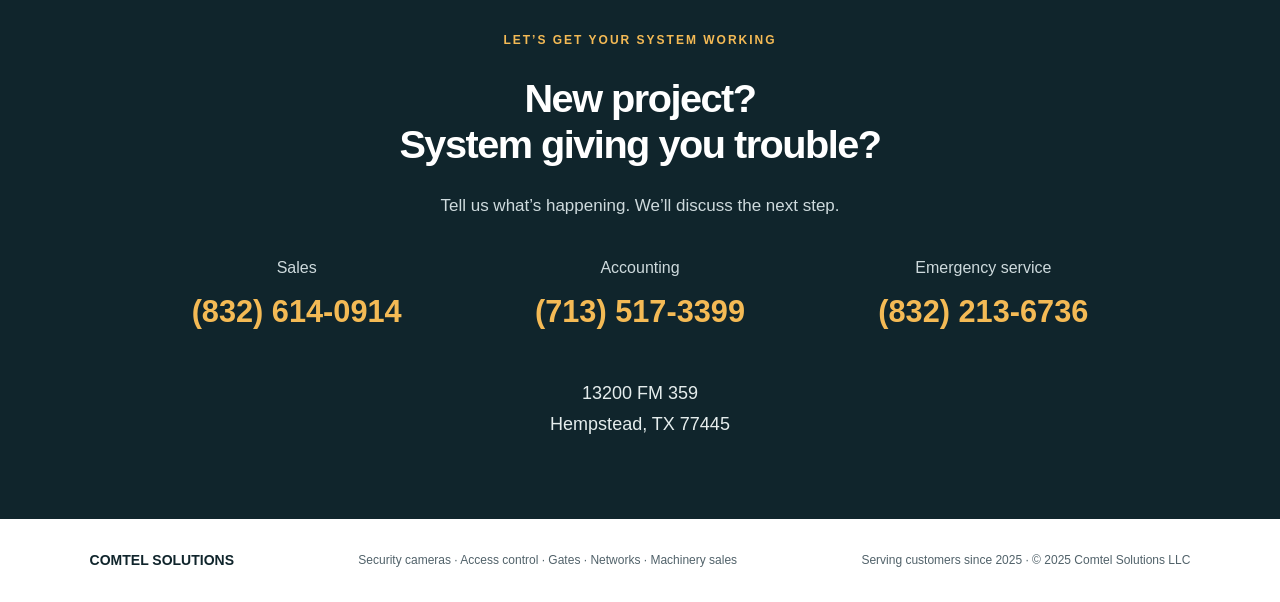
==== commit 3d763df4: "Update company founding year in index.html" ====
--- a/index.html
+++ b/index.html
@@ -29,7 +29,7 @@
 <a class="button" href="#service-call">Ask about equipment for sale <span aria-hidden="true">↗</span></a>
 </div>
 </section>
-<section class="about section" id="about"><div><p class="eyebrow">COMTEL SOLUTIONS · SERVING CUSTOMERS SINCE 2018</p><h2>Practical help.<br>From setup to support.</h2></div><div class="about-copy"><p class="large-copy">Security equipment should make running your property easier.</p><p>We work with businesses, commercial properties, and self-storage facilities to install, troubleshoot, and improve the systems they rely on. Whether you’re adding cameras, updating a gate, or dealing with equipment that stopped working, we start with what your property needs.</p><a class="text-link" href="tel:+18326140914">Speak with Comtel <span aria-hidden="true">↗</span></a></div></section>
+<section class="about section" id="about"><div><p class="eyebrow">COMTEL SOLUTIONS · SERVING CUSTOMERS SINCE 2025</p><h2>Practical help.<br>From setup to support.</h2></div><div class="about-copy"><p class="large-copy">Security equipment should make running your property easier.</p><p>We work with businesses, commercial properties, and self-storage facilities to install, troubleshoot, and improve the systems they rely on. Whether you’re adding cameras, updating a gate, or dealing with equipment that stopped working, we start with what your property needs.</p><a class="text-link" href="tel:+18326140914">Speak with Comtel <span aria-hidden="true">↗</span></a></div></section>
 <section class="section areas" id="areas"><div><p class="eyebrow">LOCAL SERVICE. ON YOUR PROPERTY.</p><h2>Based in Hempstead.<br>Serving the Houston area.</h2><p>We come to your location for installations and service. Call to discuss your project and confirm coverage.</p></div><ul class="area-list"><li>Hempstead</li><li>Houston</li><li>Katy</li><li>Cypress</li><li>Jersey Village</li><li>Park Row</li><li>Hedwig Village</li><li>Spring Valley Village</li><li>Bunker Hill Village</li></ul></section>
 <section class="section service-request" id="service-call" aria-labelledby="request-heading">
 <div class="section-heading"><div><p class="eyebrow">NEW &amp; CURRENT CUSTOMERS</p><h2 id="request-heading">Request service or ask about equipment for sale.</h2></div><p>Tell us what service you need—or what type of machinery you’re looking for—and how to reach you. We’ll follow up to discuss the next step.</p></div>
@@ -61,6 +61,6 @@
 </form></section>
 <section class="contact" id="contact"><p class="eyebrow">LET’S GET YOUR SYSTEM WORKING</p><h2>New project?<br>System giving you trouble?</h2><p>Tell us what’s happening. We’ll discuss the next step.</p><div class="contact-grid"><div><h3>Sales</h3><a href="tel:+18326140914">(832) 614-0914</a></div><div><h3>Accounting</h3><a href="tel:+17135173399">(713) 517-3399</a></div><div><h3>Emergency service</h3><a href="tel:+18322136736">(832) 213-6736</a></div></div><address class="business-address">13200 FM 359<br>Hempstead, TX 77445</address></section>
 </main>
-<footer><a class="footer-brand" href="#">COMTEL SOLUTIONS</a><p>Security cameras · Access control · Gates · Networks · Machinery sales</p><small>Serving customers since 2018 · © 2018 Comtel Solutions LLC</small></footer>
+<footer><a class="footer-brand" href="#">COMTEL SOLUTIONS</a><p>Security cameras · Access control · Gates · Networks · Machinery sales</p><small>Serving customers since 2025 · © 2025 Comtel Solutions LLC</small></footer>
 <script src="service-request.js" defer></script>
 </body></html>
--- a/styles.css
+++ b/styles.css
@@ -10,5 +10,3 @@
 
 
 .machinery-purchases{border-top:1px solid var(--line)}.purchase-panel{background:var(--ink);color:white;padding:42px;display:grid;grid-template-columns:1.2fr 1fr auto;gap:42px;align-items:center}.purchase-panel h3{margin-bottom:12px}.purchase-panel p{color:#cedadd;margin:0;max-width:470px}.purchase-list{list-style:none;padding:0;margin:0;display:grid;gap:10px}.purchase-list li{border-bottom:1px solid #405158;padding:0 0 9px;font-size:15px}.purchase-panel .button{white-space:nowrap}@media(max-width:1000px){.purchase-panel{grid-template-columns:1fr 1fr}.purchase-panel .button{justify-self:start}}@media(max-width:650px){.service-strip{grid-template-columns:1fr 1fr}.service-strip span:last-child{grid-column:1/-1}.purchase-panel{display:block;padding:30px 24px}.purchase-list{margin:25px 0}.purchase-panel .button{white-space:normal;width:100%;justify-content:space-between}}
-
-.experience-bar{background:var(--ink);color:#fff;text-align:center;padding:8px 5%;font-size:12px;font-weight:700;letter-spacing:1.5px;text-transform:uppercase}
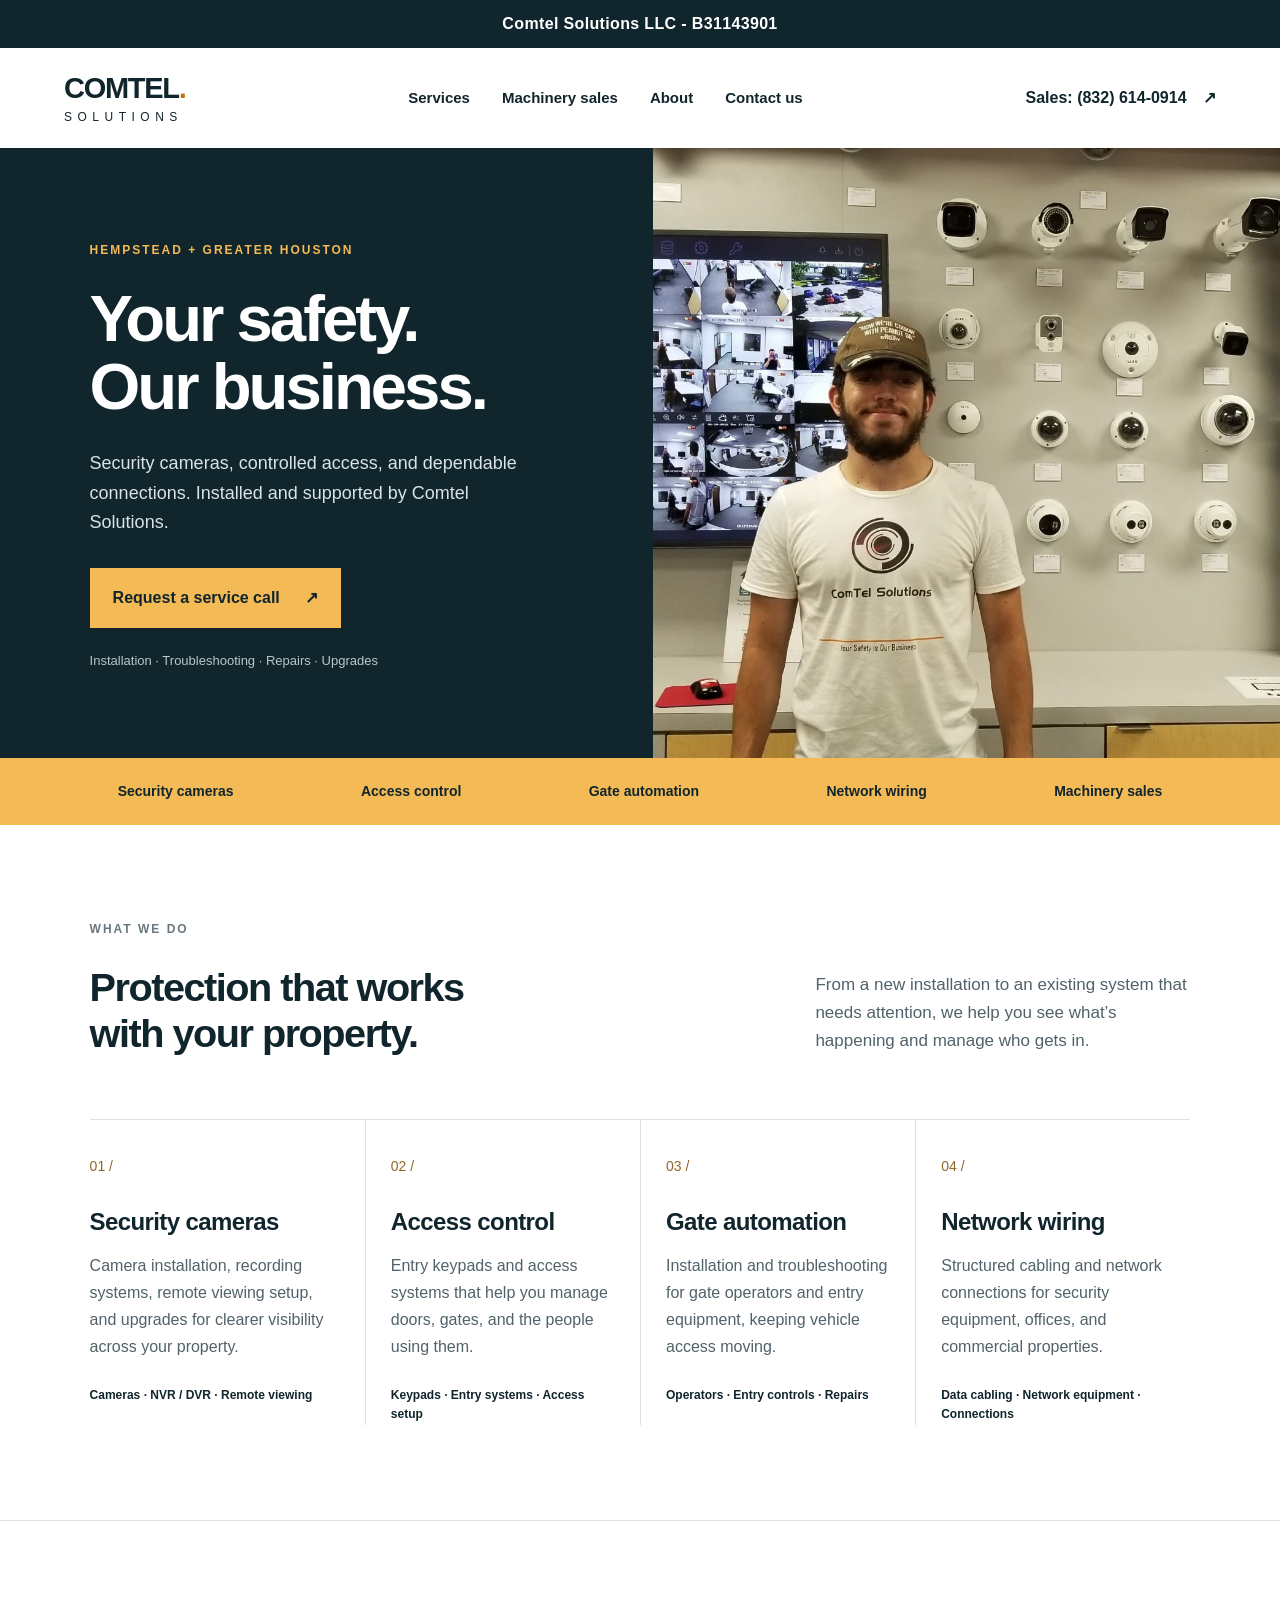
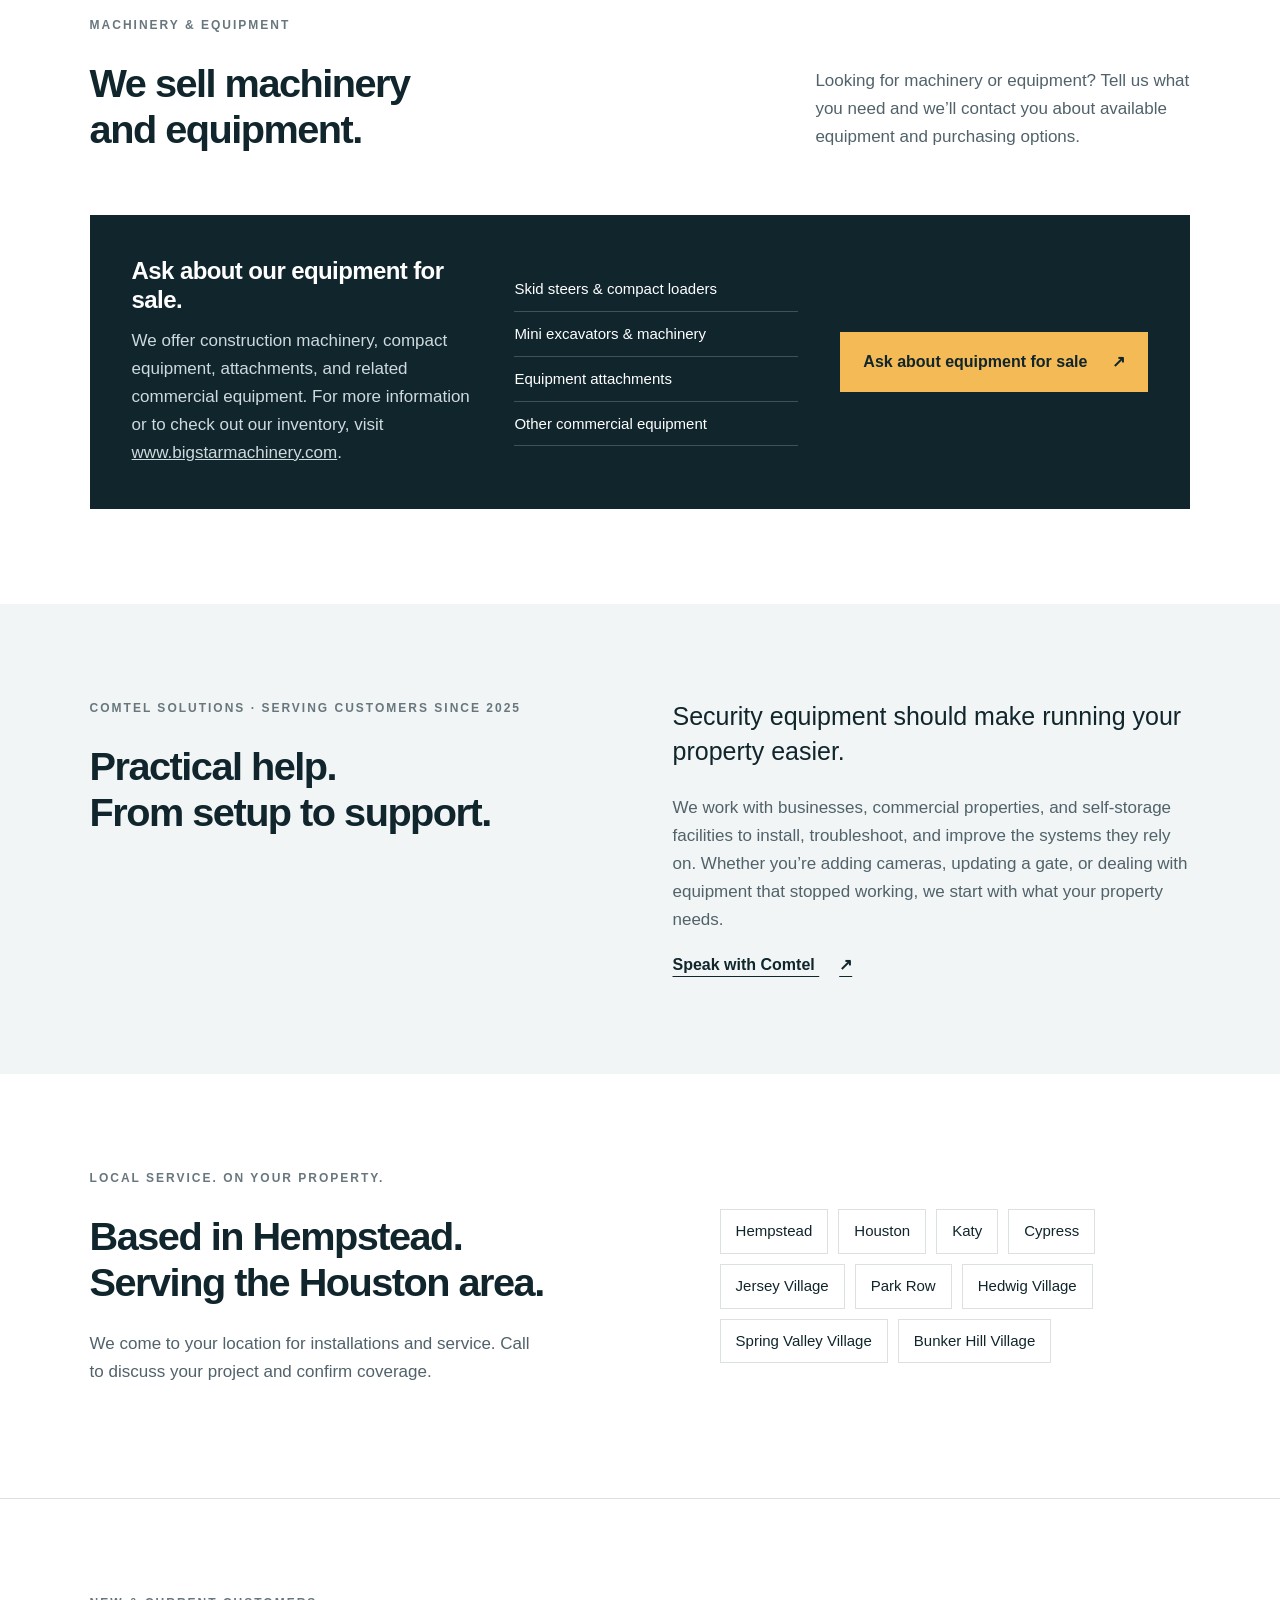
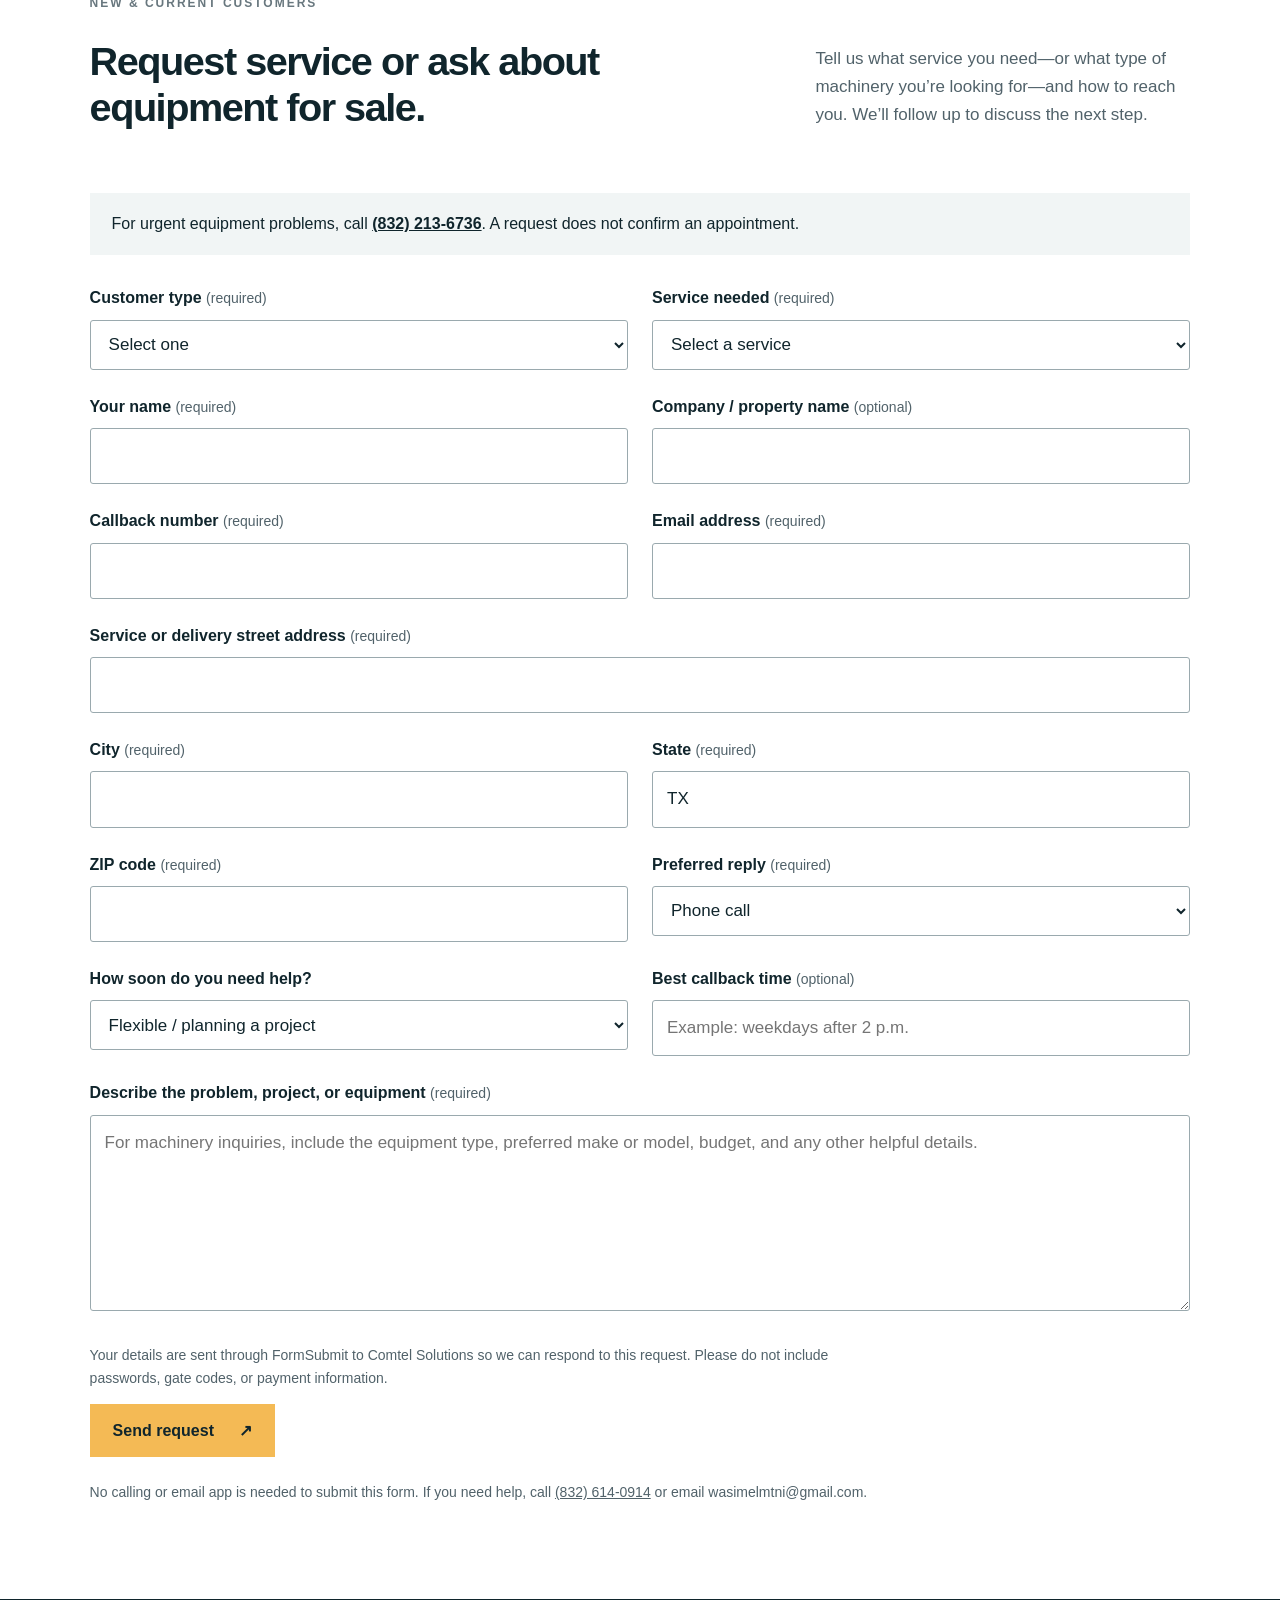
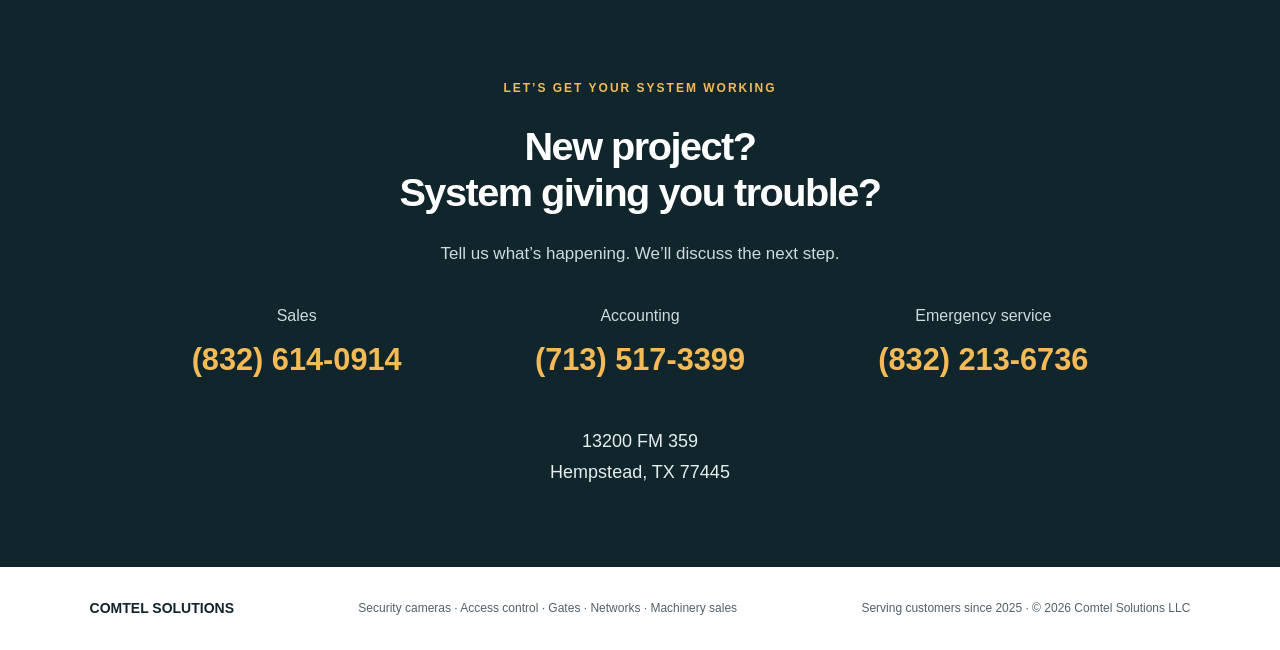
==== commit 78779d73: "redo" ====
--- a/index.html
+++ b/index.html
@@ -9,6 +9,7 @@
 <script type="application/ld+json">{"@context": "https://schema.org", "@type": "Organization", "name": "Comtel Solutions", "url": "https://www.comtelsolutions.com/", "telephone": "+18326140914", "areaServed": ["Hempstead, TX", "Houston, TX", "Katy, TX", "Cypress, TX", "Jersey Village, TX"], "description": "Security camera installation, access control, gate automation, network wiring, system repairs, and machinery and equipment sales.", "address": {"@type": "PostalAddress", "streetAddress": "13200 FM 359", "addressLocality": "Hempstead", "addressRegion": "TX", "postalCode": "77445", "addressCountry": "US"}, "contactPoint": [{"@type": "ContactPoint", "contactType": "sales", "telephone": "+18326140914"}, {"@type": "ContactPoint", "contactType": "accounting", "telephone": "+17135173399"}, {"@type": "ContactPoint", "contactType": "emergency service", "telephone": "+18322136736"}]}</script>
 </head>
 <body>
+<div class="business-registration" aria-label="Company registration information" style="display:block!important;visibility:visible!important;opacity:1!important;position:relative!important;z-index:9999!important;background:#10252c!important;color:#ffffff!important;text-align:center!important;padding:12px 16px!important;font-size:16px!important;font-weight:700!important;line-height:1.5!important;">Comtel Solutions LLC - B31143901</div>
 <a class="skip" href="#main">Skip to content</a>
 <header class="header"><a class="brand" href="#" aria-label="Comtel Solutions home"><span class="brand-name">COMTEL<span class="brand-dot">.</span></span><span class="brand-sub">SOLUTIONS</span></a><nav aria-label="Main navigation"><a href="#services">Services</a><a href="#machinery-purchases">Machinery sales</a><a href="#about">About</a><a href="#service-call">Contact us</a></nav><a class="header-call" href="tel:+18326140914">Sales: (832) 614-0914 <span aria-hidden="true">↗</span></a></header>
 <main id="main">
@@ -61,6 +62,6 @@
 </form></section>
 <section class="contact" id="contact"><p class="eyebrow">LET’S GET YOUR SYSTEM WORKING</p><h2>New project?<br>System giving you trouble?</h2><p>Tell us what’s happening. We’ll discuss the next step.</p><div class="contact-grid"><div><h3>Sales</h3><a href="tel:+18326140914">(832) 614-0914</a></div><div><h3>Accounting</h3><a href="tel:+17135173399">(713) 517-3399</a></div><div><h3>Emergency service</h3><a href="tel:+18322136736">(832) 213-6736</a></div></div><address class="business-address">13200 FM 359<br>Hempstead, TX 77445</address></section>
 </main>
-<footer><a class="footer-brand" href="#">COMTEL SOLUTIONS</a><p>Security cameras · Access control · Gates · Networks · Machinery sales</p><small>Serving customers since 2025 · © 2025 Comtel Solutions LLC</small></footer>
+<footer><a class="footer-brand" href="#">COMTEL SOLUTIONS</a><p>Security cameras · Access control · Gates · Networks · Machinery sales</p><small>Serving customers since 2025 · © 2026 Comtel Solutions LLC</small></footer>
 <script src="service-request.js" defer></script>
 </body></html>
--- a/styles.css
+++ b/styles.css
@@ -10,3 +10,6 @@
 
 
 .machinery-purchases{border-top:1px solid var(--line)}.purchase-panel{background:var(--ink);color:white;padding:42px;display:grid;grid-template-columns:1.2fr 1fr auto;gap:42px;align-items:center}.purchase-panel h3{margin-bottom:12px}.purchase-panel p{color:#cedadd;margin:0;max-width:470px}.purchase-list{list-style:none;padding:0;margin:0;display:grid;gap:10px}.purchase-list li{border-bottom:1px solid #405158;padding:0 0 9px;font-size:15px}.purchase-panel .button{white-space:nowrap}@media(max-width:1000px){.purchase-panel{grid-template-columns:1fr 1fr}.purchase-panel .button{justify-self:start}}@media(max-width:650px){.service-strip{grid-template-columns:1fr 1fr}.service-strip span:last-child{grid-column:1/-1}.purchase-panel{display:block;padding:30px 24px}.purchase-list{margin:25px 0}.purchase-panel .button{white-space:normal;width:100%;justify-content:space-between}}
+
+/* Company identification visible at the top for audit reference */
+.business-registration{background:#10252c;color:#fff;text-align:center;padding:8px 16px;font-size:13px;font-weight:700;letter-spacing:.35px;line-height:1.5}
